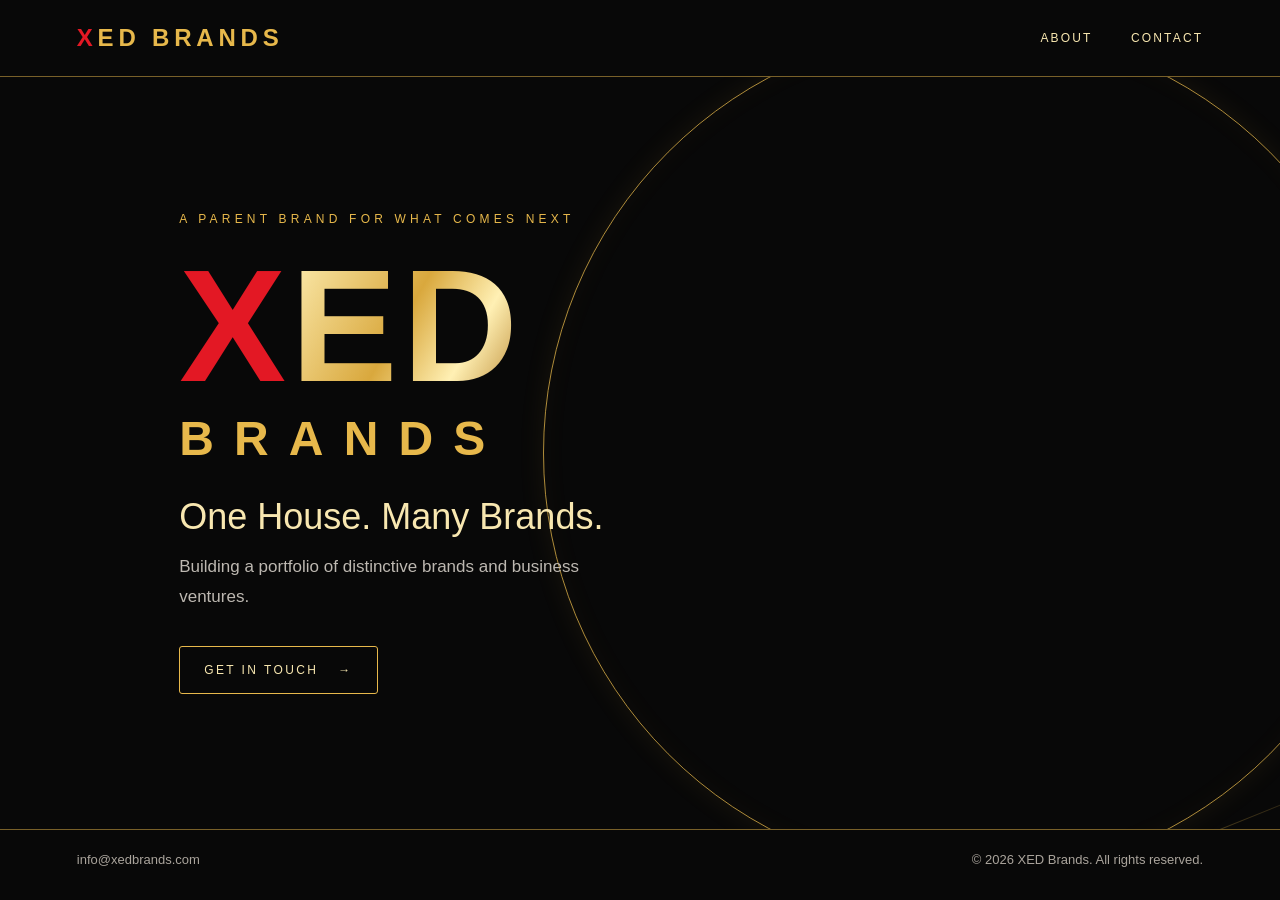
==== index.html @ eef82443 "Add files via upload" ====
<!doctype html>
<html lang="en">
<head>
  <meta charset="utf-8">
  <meta name="viewport" content="width=device-width, initial-scale=1">
  <meta name="description" content="XED Brands — One House. Many Brands.">
  <meta name="theme-color" content="#080808">
  <title>XED Brands | One House. Many Brands.</title>
  <style>
    :root { --bg:#080808; --gold:#e7b84b; --gold-soft:#f8e7b0; --red:#e31824; --muted:#bdb8b1; }
    * { box-sizing:border-box; }
    html { scroll-behavior:smooth; }
    body { margin:0; color:#f7f3eb; background:var(--bg); font-family:Arial, Helvetica, sans-serif; }
    a { color:inherit; }
    .topbar { display:flex; align-items:center; justify-content:space-between; gap:24px; padding:24px clamp(22px,6vw,88px); border-bottom:1px solid rgba(231,184,75,.5); }
    .wordmark { text-decoration:none; font-weight:800; letter-spacing:.2em; font-size:clamp(16px,2vw,24px); color:var(--gold); white-space:nowrap; }
    .wordmark .x { color:var(--red); }
    nav { display:flex; gap:clamp(16px,3vw,42px); }
    nav a { font-size:12px; letter-spacing:.18em; text-decoration:none; color:var(--gold-soft); }
    nav a:hover, .contact-link:hover { color:white; }
    .hero { min-height:calc(100svh - 148px); display:flex; align-items:center; position:relative; overflow:hidden; padding:80px clamp(22px,14vw,220px); }
    .hero:before { content:""; position:absolute; width:min(76vw,850px); aspect-ratio:1; border:1px solid rgba(231,184,75,.75); border-radius:50%; right:-9%; top:50%; transform:translateY(-50%); box-shadow:0 0 28px rgba(231,184,75,.08), inset 0 0 30px rgba(231,184,75,.035); }
    .hero:after { content:""; position:absolute; width:90vw; height:1px; background:linear-gradient(90deg,transparent,var(--gold),transparent); right:-10%; bottom:10%; transform:rotate(-22deg); transform-origin:right; opacity:.75; }
    .content { position:relative; z-index:1; max-width:700px; }
    .eyebrow { color:var(--gold); text-transform:uppercase; letter-spacing:.35em; font-size:12px; margin:0 0 26px; }
    h1 { margin:0; line-height:.92; letter-spacing:.03em; font-size:clamp(72px,13vw,160px); font-weight:900; }
    h1 .x { color:var(--red); }
    h1 .ed { background:linear-gradient(120deg,#fff1b8 0%,#d9a83d 48%,#fff0b4 72%,#ad7419 100%); -webkit-background-clip:text; background-clip:text; color:transparent; }
    .brands { margin-top:12px; color:var(--gold); letter-spacing:.42em; font-size:clamp(24px,4vw,48px); font-weight:700; }
    .tagline { margin:30px 0 14px; font-size:clamp(23px,3vw,36px); color:var(--gold-soft); font-weight:400; }
    .summary { color:var(--muted); max-width:460px; font-size:17px; line-height:1.75; margin:0; }
    .contact-link { display:inline-flex; align-items:center; gap:20px; margin-top:34px; padding:16px 24px; border:1px solid var(--gold); border-radius:3px; color:var(--gold-soft); text-decoration:none; letter-spacing:.2em; text-transform:uppercase; font-size:12px; transition:background .2s ease; }
    .contact-link:hover { background:rgba(231,184,75,.1); }
    footer { border-top:1px solid rgba(231,184,75,.5); padding:22px clamp(22px,6vw,88px); display:flex; align-items:center; justify-content:space-between; gap:16px; color:#aaa49c; font-size:13px; }
    footer a { text-decoration:none; }
    @media (max-width:650px) {
      .topbar { padding-top:20px; padding-bottom:20px; }
      nav { gap:14px; }
      nav a { font-size:10px; letter-spacing:.1em; }
      .hero { min-height:78svh; padding:68px 24px; }
      .hero:before { width:110vw; right:-65%; opacity:.65; }
      .hero:after { bottom:8%; }
      .summary { font-size:15px; }
      footer { flex-direction:column; align-items:flex-start; }
    }
  </style>
</head>
<body>
  <header class="topbar">
    <a class="wordmark" href="#top" aria-label="XED Brands home"><span class="x">X</span>ED BRANDS</a>
    <nav aria-label="Main navigation">
      <a href="#about">ABOUT</a>
      <a href="#contact">CONTACT</a>
    </nav>
  </header>
  <main id="top" class="hero">
    <section class="content" id="about">
      <p class="eyebrow">A parent brand for what comes next</p>
      <h1 aria-label="XED"><span class="x">X</span><span class="ed">ED</span></h1>
      <div class="brands">BRANDS</div>
      <p class="tagline">One House. Many Brands.</p>
      <p class="summary">Building a portfolio of distinctive brands and business ventures.</p>
      <a class="contact-link" id="contact" href="mailto:info@xedbrands.com">Get in touch <span aria-hidden="true">→</span></a>
    </section>
  </main>
  <footer>
    <a href="mailto:info@xedbrands.com">info@xedbrands.com</a>
    <span>© 2026 XED Brands. All rights reserved.</span>
  </footer>
</body>
</html>
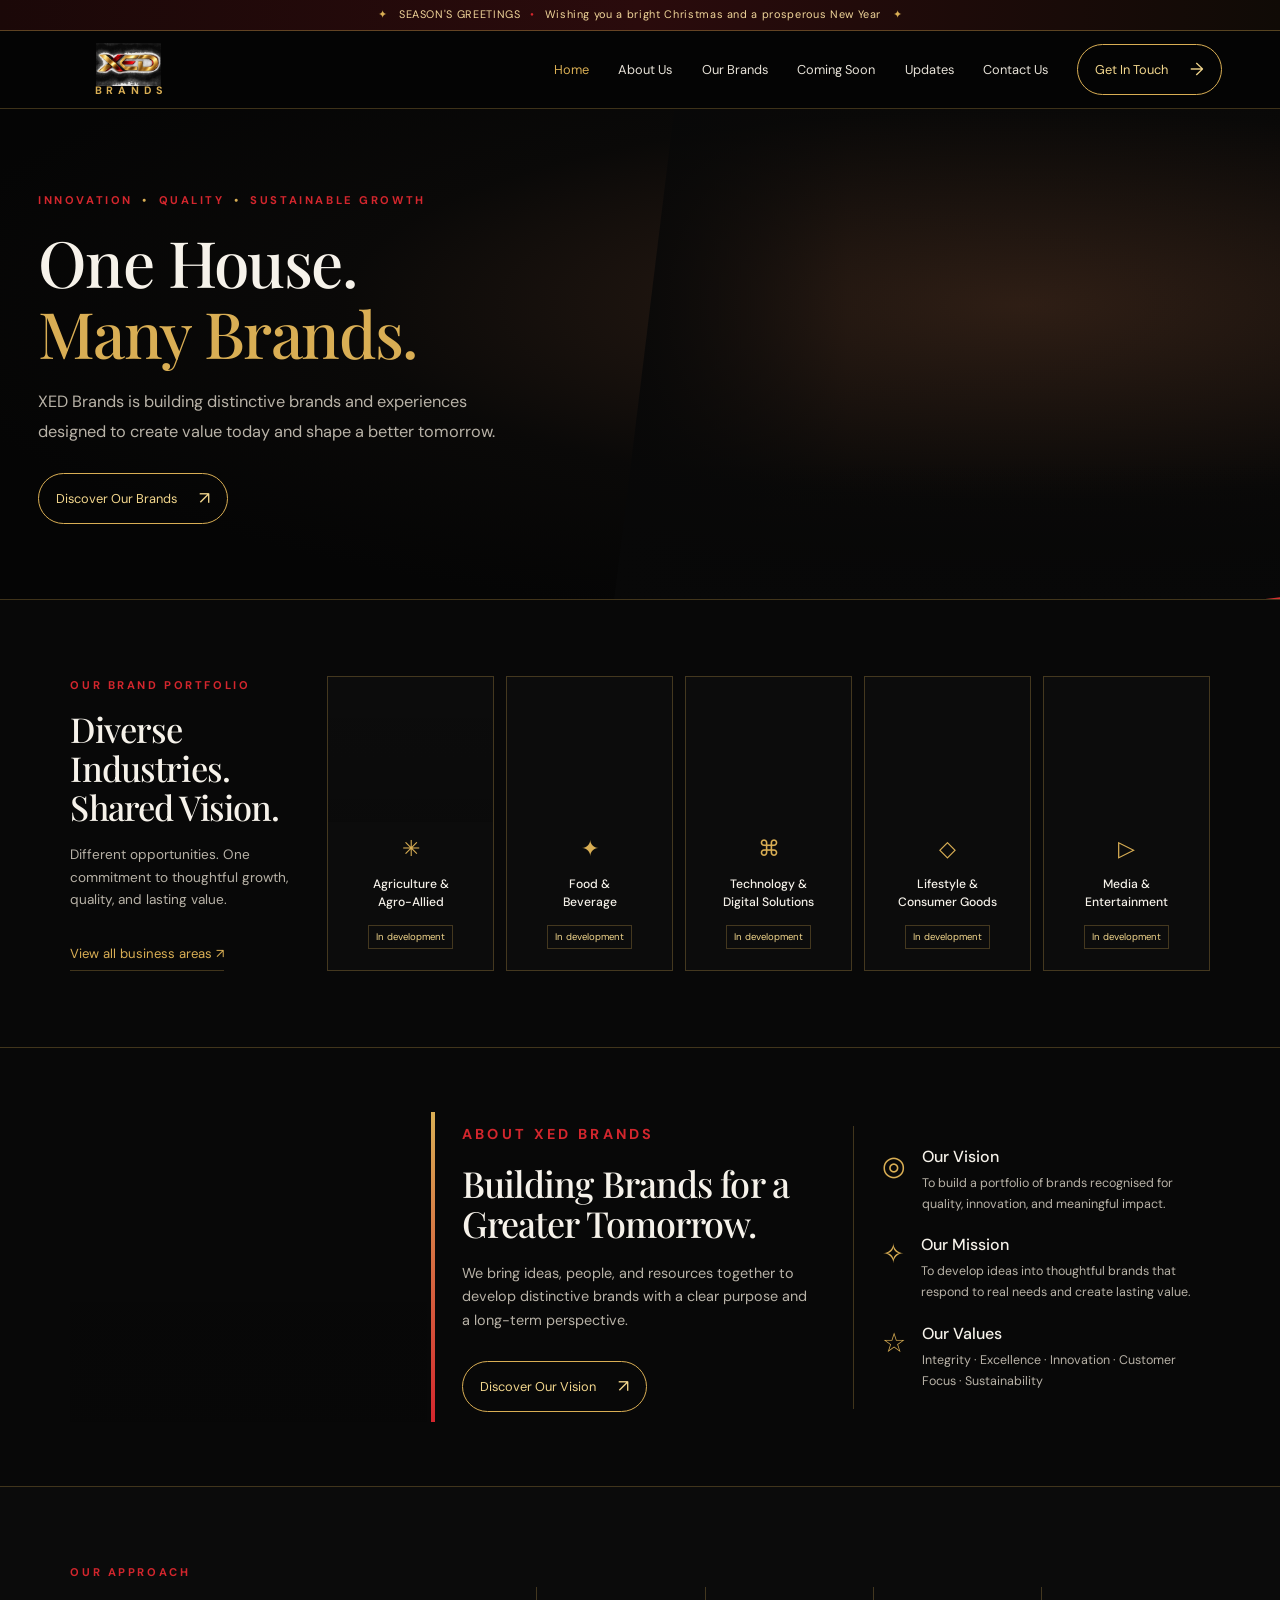
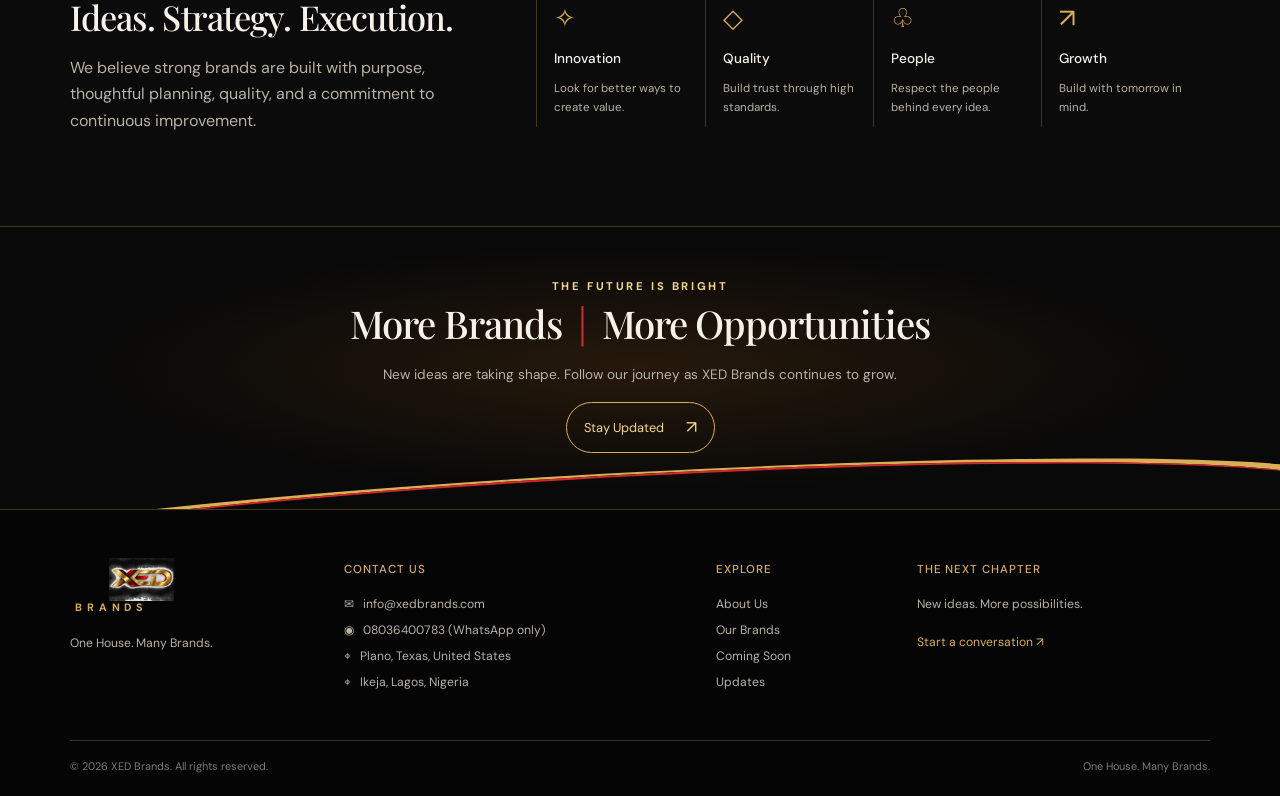
==== commit 4486e694: "Add files via upload" ====
--- a/index.html
+++ b/index.html
@@ -1,71 +1,37 @@
 <!doctype html>
-<html lang="en">
-<head>
-  <meta charset="utf-8">
-  <meta name="viewport" content="width=device-width, initial-scale=1">
-  <meta name="description" content="XED Brands — One House. Many Brands.">
-  <meta name="theme-color" content="#080808">
-  <title>XED Brands | One House. Many Brands.</title>
-  <style>
-    :root { --bg:#080808; --gold:#e7b84b; --gold-soft:#f8e7b0; --red:#e31824; --muted:#bdb8b1; }
-    * { box-sizing:border-box; }
-    html { scroll-behavior:smooth; }
-    body { margin:0; color:#f7f3eb; background:var(--bg); font-family:Arial, Helvetica, sans-serif; }
-    a { color:inherit; }
-    .topbar { display:flex; align-items:center; justify-content:space-between; gap:24px; padding:24px clamp(22px,6vw,88px); border-bottom:1px solid rgba(231,184,75,.5); }
-    .wordmark { text-decoration:none; font-weight:800; letter-spacing:.2em; font-size:clamp(16px,2vw,24px); color:var(--gold); white-space:nowrap; }
-    .wordmark .x { color:var(--red); }
-    nav { display:flex; gap:clamp(16px,3vw,42px); }
-    nav a { font-size:12px; letter-spacing:.18em; text-decoration:none; color:var(--gold-soft); }
-    nav a:hover, .contact-link:hover { color:white; }
-    .hero { min-height:calc(100svh - 148px); display:flex; align-items:center; position:relative; overflow:hidden; padding:80px clamp(22px,14vw,220px); }
-    .hero:before { content:""; position:absolute; width:min(76vw,850px); aspect-ratio:1; border:1px solid rgba(231,184,75,.75); border-radius:50%; right:-9%; top:50%; transform:translateY(-50%); box-shadow:0 0 28px rgba(231,184,75,.08), inset 0 0 30px rgba(231,184,75,.035); }
-    .hero:after { content:""; position:absolute; width:90vw; height:1px; background:linear-gradient(90deg,transparent,var(--gold),transparent); right:-10%; bottom:10%; transform:rotate(-22deg); transform-origin:right; opacity:.75; }
-    .content { position:relative; z-index:1; max-width:700px; }
-    .eyebrow { color:var(--gold); text-transform:uppercase; letter-spacing:.35em; font-size:12px; margin:0 0 26px; }
-    h1 { margin:0; line-height:.92; letter-spacing:.03em; font-size:clamp(72px,13vw,160px); font-weight:900; }
-    h1 .x { color:var(--red); }
-    h1 .ed { background:linear-gradient(120deg,#fff1b8 0%,#d9a83d 48%,#fff0b4 72%,#ad7419 100%); -webkit-background-clip:text; background-clip:text; color:transparent; }
-    .brands { margin-top:12px; color:var(--gold); letter-spacing:.42em; font-size:clamp(24px,4vw,48px); font-weight:700; }
-    .tagline { margin:30px 0 14px; font-size:clamp(23px,3vw,36px); color:var(--gold-soft); font-weight:400; }
-    .summary { color:var(--muted); max-width:460px; font-size:17px; line-height:1.75; margin:0; }
-    .contact-link { display:inline-flex; align-items:center; gap:20px; margin-top:34px; padding:16px 24px; border:1px solid var(--gold); border-radius:3px; color:var(--gold-soft); text-decoration:none; letter-spacing:.2em; text-transform:uppercase; font-size:12px; transition:background .2s ease; }
-    .contact-link:hover { background:rgba(231,184,75,.1); }
-    footer { border-top:1px solid rgba(231,184,75,.5); padding:22px clamp(22px,6vw,88px); display:flex; align-items:center; justify-content:space-between; gap:16px; color:#aaa49c; font-size:13px; }
-    footer a { text-decoration:none; }
-    @media (max-width:650px) {
-      .topbar { padding-top:20px; padding-bottom:20px; }
-      nav { gap:14px; }
-      nav a { font-size:10px; letter-spacing:.1em; }
-      .hero { min-height:78svh; padding:68px 24px; }
-      .hero:before { width:110vw; right:-65%; opacity:.65; }
-      .hero:after { bottom:8%; }
-      .summary { font-size:15px; }
-      footer { flex-direction:column; align-items:flex-start; }
-    }
-  </style>
-</head>
-<body>
-  <header class="topbar">
-    <a class="wordmark" href="#top" aria-label="XED Brands home"><span class="x">X</span>ED BRANDS</a>
-    <nav aria-label="Main navigation">
-      <a href="#about">ABOUT</a>
-      <a href="#contact">CONTACT</a>
-    </nav>
-  </header>
-  <main id="top" class="hero">
-    <section class="content" id="about">
-      <p class="eyebrow">A parent brand for what comes next</p>
-      <h1 aria-label="XED"><span class="x">X</span><span class="ed">ED</span></h1>
-      <div class="brands">BRANDS</div>
-      <p class="tagline">One House. Many Brands.</p>
-      <p class="summary">Building a portfolio of distinctive brands and business ventures.</p>
-      <a class="contact-link" id="contact" href="mailto:info@xedbrands.com">Get in touch <span aria-hidden="true">→</span></a>
-    </section>
-  </main>
-  <footer>
-    <a href="mailto:info@xedbrands.com">info@xedbrands.com</a>
-    <span>© 2026 XED Brands. All rights reserved.</span>
-  </footer>
-</body>
-</html>
+<html lang="en"><head><meta charset="utf-8"><meta name="viewport" content="width=device-width, initial-scale=1"><meta name="theme-color" content="#080808"><meta name="description" content="XED Brands — One House. Many Brands. A multi-brand vision built around thoughtful growth, quality, and long-term value."><title>Home | XED Brands</title><link rel="icon" href="assets/xed-logo.png"><link rel="stylesheet" href="assets/style.css"></head><body>
+<div class="season-strip"><span class="sparkle">✦</span> SEASON'S GREETINGS <span class="season-dot">•</span> Wishing you a bright Christmas and a prosperous New Year <span class="sparkle">✦</span></div>
+<header class="site-header"><a class="brand-logo" href="index.html"><img src="assets/xed-logo.png" alt="XED Brands"><span>BRANDS</span></a><button class="menu-toggle" aria-label="Toggle navigation" aria-expanded="false">☰</button><nav class="nav"><a href="index.html">Home</a><a href="about.html">About Us</a><a href="brands.html">Our Brands</a><a href="coming-soon.html">Coming Soon</a><a href="updates.html">Updates</a><a href="contact.html">Contact Us</a><a class="nav-cta" href="contact.html">Get In Touch <span>→</span></a></nav></header>
+<main>
+<section class="hero">
+  <div class="hero-copy">
+    <p class="eyebrow">INNOVATION <i>•</i> QUALITY <i>•</i> SUSTAINABLE GROWTH</p>
+    <h1>One House.<br><span>Many Brands.</span></h1>
+    <p class="lead">XED Brands is building distinctive brands and experiences designed to create value today and shape a better tomorrow.</p>
+    <a class="btn" href="brands.html">Discover Our Brands <span>↗</span></a>
+  </div>
+  <div class="hero-visual" role="img" aria-label="Modern city skyline at sunset"></div>
+</section>
+<section class="portfolio section" id="portfolio">
+  <div class="section-intro"><p class="eyebrow">OUR BRAND PORTFOLIO</p><h2>Diverse Industries.<br>Shared Vision.</h2><p>Different opportunities. One commitment to thoughtful growth, quality, and lasting value.</p><a class="text-link" href="brands.html">View all business areas ↗</a></div>
+  <div class="brand-grid">
+    <a class="brand-card" href="brands.html#agriculture"><div class="card-image agriculture"></div><span class="mini-icon">✳</span><h3>Agriculture &<br>Agro-Allied</h3><small>In development</small></a>
+    <a class="brand-card" href="brands.html#food"><div class="card-image food"></div><span class="mini-icon">✦</span><h3>Food &<br>Beverage</h3><small>In development</small></a>
+    <a class="brand-card" href="brands.html#technology"><div class="card-image tech"></div><span class="mini-icon">⌘</span><h3>Technology &<br>Digital Solutions</h3><small>In development</small></a>
+    <a class="brand-card" href="brands.html#lifestyle"><div class="card-image lifestyle"></div><span class="mini-icon">◇</span><h3>Lifestyle &<br>Consumer Goods</h3><small>In development</small></a>
+    <a class="brand-card" href="brands.html#media"><div class="card-image media"></div><span class="mini-icon">▷</span><h3>Media &<br>Entertainment</h3><small>In development</small></a>
+  </div>
+</section>
+<section class="about-preview section">
+  <div class="about-photo"></div><div class="about-copy"><p class="eyebrow">ABOUT XED BRANDS</p><h2>Building Brands for a Greater Tomorrow.</h2><p>We bring ideas, people, and resources together to develop distinctive brands with a clear purpose and a long-term perspective.</p><a class="btn btn-outline" href="about.html">Discover Our Vision <span>↗</span></a></div>
+  <div class="values">
+    <div><b class="value-icon">◎</b><div><h3>Our Vision</h3><p>To build a portfolio of brands recognised for quality, innovation, and meaningful impact.</p></div></div>
+    <div><b class="value-icon">✧</b><div><h3>Our Mission</h3><p>To develop ideas into thoughtful brands that respond to real needs and create lasting value.</p></div></div>
+    <div><b class="value-icon">☆</b><div><h3>Our Values</h3><p>Integrity · Excellence · Innovation · Customer Focus · Sustainability</p></div></div>
+  </div>
+</section>
+<section class="approach section"><div><p class="eyebrow">OUR APPROACH</p><h2>Ideas. Strategy. Execution.</h2><p>We believe strong brands are built with purpose, thoughtful planning, quality, and a commitment to continuous improvement.</p></div><div class="approach-points"><div><span>✧</span><h3>Innovation</h3><p>Look for better ways to create value.</p></div><div><span>◇</span><h3>Quality</h3><p>Build trust through high standards.</p></div><div><span>♧</span><h3>People</h3><p>Respect the people behind every idea.</p></div><div><span>↗</span><h3>Growth</h3><p>Build with tomorrow in mind.</p></div></div></section>
+<section class="future"><p class="eyebrow">THE FUTURE IS BRIGHT</p><h2>More Brands <span>|</span> More Opportunities</h2><p>New ideas are taking shape. Follow our journey as XED Brands continues to grow.</p><a class="btn" href="updates.html">Stay Updated <span>↗</span></a><div class="ribbon"></div></section>
+</main>
+<footer class="footer"><div class="footer-brand"><a class="brand-logo" href="index.html"><img src="assets/xed-logo.png" alt="XED Brands"><span>BRANDS</span></a><p>One House. Many Brands.</p></div><div><h4>CONTACT US</h4><a href="mailto:info@xedbrands.com">✉ &nbsp; info@xedbrands.com</a><a href="https://wa.me/2348036400783" target="_blank" rel="noopener">◉ &nbsp; 08036400783 (WhatsApp only)</a><p>⌖ &nbsp; Plano, Texas, United States</p><p>⌖ &nbsp; Ikeja, Lagos, Nigeria</p></div><div><h4>EXPLORE</h4><a href="about.html">About Us</a><a href="brands.html">Our Brands</a><a href="coming-soon.html">Coming Soon</a><a href="updates.html">Updates</a></div><div><h4>THE NEXT CHAPTER</h4><p>New ideas. More possibilities.</p><a class="footer-cta" href="contact.html">Start a conversation ↗</a></div><div class="footer-bottom"><span>© <span id="year">2026</span> XED Brands. All rights reserved.</span><span>One House. Many Brands.</span></div></footer><script src="assets/site.js"></script>
+</body></html>
--- a/assets/style.css
+++ b/assets/style.css
@@ -0,0 +1,12 @@
+
+@import url('https://fonts.googleapis.com/css2?family=DM+Sans:wght@400;500;600;700&family=Playfair+Display:wght@500;600;700&display=swap');
+:root{--bg:#080808;--panel:#101010;--gold:#d9ae54;--gold2:#f3d78d;--red:#d3262d;--text:#f6f2ea;--muted:#b8b2a7;--line:rgba(217,174,84,.27);--serif:'Playfair Display',Georgia,serif;--sans:'DM Sans',Arial,sans-serif}
+*{box-sizing:border-box}html{scroll-behavior:smooth;scroll-padding-top:100px}body{margin:0;background:var(--bg);color:var(--text);font-family:var(--sans);line-height:1.65}a{color:inherit;text-decoration:none}p{color:var(--muted);margin:0 0 1rem}h1,h2{font-family:var(--serif);font-weight:500;line-height:1.12;letter-spacing:-.025em;margin:0 0 1.15rem}h1{font-size:clamp(2.7rem,5vw,5.2rem)}h2{font-size:clamp(2rem,3vw,3rem)}h3{font-size:1rem;margin:.5rem 0;font-weight:500} .season-strip{min-height:31px;padding:6px 16px;text-align:center;font-size:.68rem;letter-spacing:.06em;color:#f1d69a;background:linear-gradient(90deg,#1b0808,#2a0b0c,#100b06);border-bottom:1px solid rgba(217,174,84,.35)}.sparkle{color:var(--gold);padding:0 8px}.season-dot{color:var(--red);padding:0 6px}
+.site-header{height:78px;padding:0 4.5%;display:flex;align-items:center;justify-content:space-between;background:rgba(5,5,5,.97);border-bottom:1px solid var(--line);position:sticky;top:0;z-index:10;backdrop-filter:blur(14px)}.brand-logo{width:142px;display:flex;align-items:center;flex-direction:column;line-height:1}.brand-logo img{display:block;width:100%;height:43px;object-fit:contain}.brand-logo span{font-size:.67rem;font-weight:700;letter-spacing:.45em;color:var(--gold);padding-left:.45em;margin-top:-1px}.nav{display:flex;align-items:center;gap:clamp(14px,2.3vw,34px);font-size:.8rem}.nav>a:not(.nav-cta){color:#e7e2d8;transition:color .2s}.nav>a:hover,.nav>a[aria-current="page"]{color:var(--gold)}.nav-cta,.btn{display:inline-flex;gap:22px;align-items:center;border:1px solid var(--gold);border-radius:30px;padding:10px 17px;color:var(--gold2);font-size:.8rem;transition:background .2s,color .2s}.nav-cta:hover,.btn:hover{background:var(--gold);color:#111}.nav-cta span,.btn span{font-size:1.1rem}.menu-toggle{display:none;background:none;color:var(--gold);border:1px solid var(--line);padding:8px 12px;border-radius:6px}
+.hero{min-height:490px;display:grid;grid-template-columns:48% 52%;position:relative;overflow:hidden;border-bottom:1px solid var(--line);background:radial-gradient(ellipse at 80% 40%,#322016 0,#0a0908 47%,#050505 78%)}.hero-copy{padding:75px 0 68px 6.2%;align-self:center;position:relative;z-index:2}.eyebrow{font-size:.7rem;letter-spacing:.23em;color:var(--red);font-weight:700;margin:0 0 16px}.eyebrow i{font-style:normal;color:var(--gold);padding:0 4px}.hero h1 span,.page-hero h1 span{color:var(--gold)}.lead{font-size:1.02rem;max-width:490px;line-height:1.8;margin-bottom:27px}.hero-visual{min-height:490px;background:linear-gradient(90deg,#080808 0%,rgba(8,8,8,.1) 35%,rgba(8,8,8,.05)),linear-gradient(0deg,#080808 0%,transparent 28%),url('https://images.unsplash.com/photo-1519501025264-65ba15a82390?auto=format&fit=crop&w=1400&q=85') center/cover;clip-path:polygon(9% 0,100% 0,100% 100%,0 100%)}.hero:after{content:"";position:absolute;bottom:0;right:-2%;width:55%;height:5px;background:linear-gradient(90deg,transparent,var(--gold),var(--red));transform:skewY(-7deg);transform-origin:right}
+.section{padding:76px 5.5%;border-bottom:1px solid var(--line)}.portfolio{display:grid;grid-template-columns:225px 1fr;gap:32px}.section-intro h2{font-size:2.15rem}.section-intro p:not(.eyebrow){font-size:.85rem}.text-link{display:inline-block;margin-top:15px;color:var(--gold);font-size:.82rem;border-bottom:1px solid var(--line);padding-bottom:6px}.brand-grid{display:grid;grid-template-columns:repeat(5,minmax(0,1fr));gap:12px}.brand-card{border:1px solid var(--line);text-align:center;padding-bottom:14px;transition:transform .25s,border-color .25s;background:#0c0c0c;min-width:0}.brand-card:hover{transform:translateY(-5px);border-color:var(--gold)}.card-image{height:145px;background-size:cover;background-position:center;position:relative}.agriculture{background-image:linear-gradient(0deg,rgba(0,0,0,.15),transparent),url('https://images.unsplash.com/photo-1500382017468-9049fed747ef?auto=format&fit=crop&w=700&q=80')}.food{background-image:url('https://images.unsplash.com/photo-1606787366850-de6330128bfc?auto=format&fit=crop&w=700&q=80')}.tech{background-image:url('https://images.unsplash.com/photo-1519389950473-47ba0277781c?auto=format&fit=crop&w=700&q=80')}.lifestyle{background-image:url('https://images.unsplash.com/photo-1541643600914-78b084683601?auto=format&fit=crop&w=700&q=80')}.media{background-image:url('https://images.unsplash.com/photo-1492619375914-88005aa9e8fb?auto=format&fit=crop&w=700&q=80')}.mini-icon{color:var(--gold);font-size:1.4rem;display:block;margin-top:9px}.brand-card h3{font-size:.76rem;line-height:1.45;min-height:36px;padding:0 4px}.brand-card small{display:inline-block;color:var(--gold2);font-size:.6rem;border:1px solid var(--line);padding:3px 7px;margin-top:5px}
+.about-preview{display:grid;grid-template-columns:1fr 1fr 1fr;gap:35px;align-items:center;padding-top:64px;padding-bottom:64px}.about-photo{height:310px;background:linear-gradient(0deg,rgba(0,0,0,.1),transparent),url('https://images.unsplash.com/photo-1486406146926-c627a92ad1ab?auto=format&fit=crop&w=900&q=85') center/cover;position:relative}.about-photo:after{content:"";position:absolute;right:-8px;top:0;bottom:0;width:4px;background:linear-gradient(var(--gold),var(--red))}.about-copy h2{font-size:2.25rem}.about-copy p{font-size:.9rem}.btn-outline{margin-top:12px}.values{border-left:1px solid var(--line);padding-left:28px}.values>div{display:flex;gap:16px;margin:18px 0}.value-icon{font-size:1.7rem;color:var(--gold);font-weight:400}.values h3{margin:0 0 3px}.values p{font-size:.78rem;margin:0}.approach{display:grid;grid-template-columns:1fr 1.6fr;gap:45px;align-items:center;background:#0b0b0b}.approach h2{font-size:2.15rem}.approach-points{display:grid;grid-template-columns:repeat(4,1fr)}.approach-points>div{padding:10px 17px;border-left:1px solid var(--line)}.approach-points span{color:var(--gold);font-size:1.65rem}.approach-points h3{font-size:.85rem}.approach-points p{font-size:.72rem;margin:0}.future{text-align:center;position:relative;overflow:hidden;padding:50px 20px 56px;background:radial-gradient(ellipse at center,#26190b 0,#090909 62%);border-bottom:1px solid var(--line)}.future .eyebrow{color:var(--gold2);margin-bottom:7px}.future h2{font-size:clamp(1.7rem,3vw,2.5rem)}.future h2 span{color:var(--red);padding:0 8px}.future p:not(.eyebrow){font-size:.85rem}.future .btn{position:relative;z-index:1}.ribbon{position:absolute;bottom:-65px;left:-5%;width:110%;height:100px;border-top:2px solid var(--red);border-radius:50%;transform:rotate(-3deg);box-shadow:0 -10px 0 -8px var(--gold)}
+.footer{padding:42px 5.5% 20px;display:grid;grid-template-columns:1fr 1.4fr .7fr 1.2fr;gap:30px;background:#050505}.footer-brand .brand-logo{margin-bottom:20px}.footer p,.footer a{font-size:.76rem;color:var(--muted);display:block;margin:6px 0}.footer a:hover{color:var(--gold)}.footer h4{font-size:.72rem;color:var(--gold);font-weight:500;letter-spacing:.08em;margin:8px 0 15px}.footer-cta{color:var(--gold)!important;margin-top:18px!important}.footer-bottom{grid-column:1/-1;display:flex;justify-content:space-between;border-top:1px solid var(--line);padding-top:17px;margin-top:12px;font-size:.68rem;color:#817a70}
+.page-hero{padding:95px 8% 82px;min-height:350px;background:radial-gradient(ellipse at 78% 35%,#35200f 0,#11100e 38%,#080808 72%);border-bottom:1px solid var(--line)}.page-hero .lead{max-width:620px}.split{display:grid;grid-template-columns:1fr 1.2fr;gap:60px}.split p{font-size:1rem}.dark-panel{background:#0d0d0d}.three-col{display:grid;grid-template-columns:repeat(3,1fr);gap:35px}.three-col article{padding:25px;border:1px solid var(--line)}.big-symbol{font-size:2rem;color:var(--gold)}.three-col p{font-size:.9rem}.brand-list{display:grid;gap:20px}.brand-row{display:grid;grid-template-columns:300px 1fr;gap:35px;align-items:center;padding:20px;border:1px solid var(--line);background:#0c0c0c;scroll-margin-top:100px}.brand-row .card-image{height:205px}.brand-row h2{font-size:2rem}.brand-row p:not(.eyebrow){max-width:700px}.status{font-size:.65rem;letter-spacing:.14em;color:var(--gold);border:1px solid var(--line);padding:5px 9px;display:inline-block}.coming-hero{min-height:440px;display:flex;flex-direction:column;justify-content:center}.centered{text-align:center;max-width:680px;margin:auto;padding:20px}.centered p:not(.eyebrow){max-width:580px;margin:0 auto 20px}.update-card{display:flex;gap:28px;max-width:900px;margin:auto;padding:35px;border:1px solid var(--line);background:linear-gradient(120deg,#15100b,#090909)}.update-mark{font-family:var(--serif);font-size:2.4rem;color:var(--gold);border-right:1px solid var(--line);padding-right:28px;align-self:flex-start}.update-card h2{font-size:2rem}.update-card small{color:#8e877c}.contact-layout{display:grid;grid-template-columns:1fr 1fr;gap:60px}.contact-item{display:flex;align-items:center;gap:18px;padding:18px 0;border-bottom:1px solid var(--line)}.contact-item>span{font-size:1.6rem;color:var(--gold);width:30px;text-align:center}.contact-item small{display:block;font-size:.64rem;letter-spacing:.14em;color:var(--gold)}.contact-item b{font-weight:500}.contact-note{padding:35px;border:1px solid var(--line);background:radial-gradient(ellipse at top right,#26190b,#0b0b0b 65%)}.contact-note h2{font-size:2.3rem}.contact-note .btn{margin:12px 0 25px}.fine-print{font-size:.72rem!important;color:#817a70!important}
+@media(max-width:1000px){.nav{gap:13px;font-size:.72rem}.brand-logo{width:115px}.portfolio{grid-template-columns:1fr}.section-intro{max-width:600px}.brand-grid{grid-template-columns:repeat(5,minmax(0,1fr))}.card-image{height:120px}.about-preview{grid-template-columns:1fr 1fr}.values{grid-column:1/-1;display:grid;grid-template-columns:repeat(3,1fr);gap:15px;border-left:0;border-top:1px solid var(--line);padding:20px 0 0}.approach{grid-template-columns:1fr}.footer{grid-template-columns:repeat(2,1fr)}}
+@media(max-width:700px){.season-strip{font-size:.58rem;padding:6px 4px}.site-header{height:68px;padding:0 5%}.brand-logo{width:110px}.brand-logo img{height:35px}.menu-toggle{display:block}.nav{display:none;position:absolute;left:0;right:0;top:68px;padding:18px 6%;background:#080808;border-bottom:1px solid var(--line);flex-direction:column;align-items:stretch;gap:0}.nav.open{display:flex}.nav>a{padding:12px 0;border-bottom:1px solid rgba(217,174,84,.12);font-size:.9rem}.nav .nav-cta{margin-top:12px;justify-content:space-between;padding:12px 16px}.hero{display:block;min-height:0}.hero-copy{padding:58px 7% 38px}.hero h1{font-size:clamp(2.8rem,13vw,4.5rem)}.hero-visual{min-height:245px;clip-path:none;background-position:center}.section{padding:52px 6%}.brand-grid{grid-template-columns:repeat(2,minmax(0,1fr));gap:12px}.brand-card:last-child{grid-column:1/-1}.card-image{height:155px}.about-preview{grid-template-columns:1fr;gap:25px}.about-photo{height:240px}.values{display:block}.values>div{margin:15px 0}.approach-points{grid-template-columns:repeat(2,1fr);gap:14px}.approach-points>div{padding:12px;border-left:1px solid var(--line)}.future{padding:44px 6%}.future h2 span{padding:0 3px}.footer{grid-template-columns:1fr;gap:20px;padding:36px 6% 18px}.footer-bottom{gap:12px;flex-direction:column}.page-hero{padding:70px 6% 60px;min-height:0}.split,.contact-layout{grid-template-columns:1fr;gap:25px}.three-col{grid-template-columns:1fr}.brand-row{grid-template-columns:1fr;gap:18px;padding:14px}.brand-row .card-image{height:200px}.brand-row h2{font-size:1.7rem}.update-card{padding:22px;gap:18px;flex-direction:column}.update-mark{border-right:0;border-bottom:1px solid var(--line);padding:0 0 10px}.contact-note{padding:25px}.contact-note h2{font-size:2rem}}
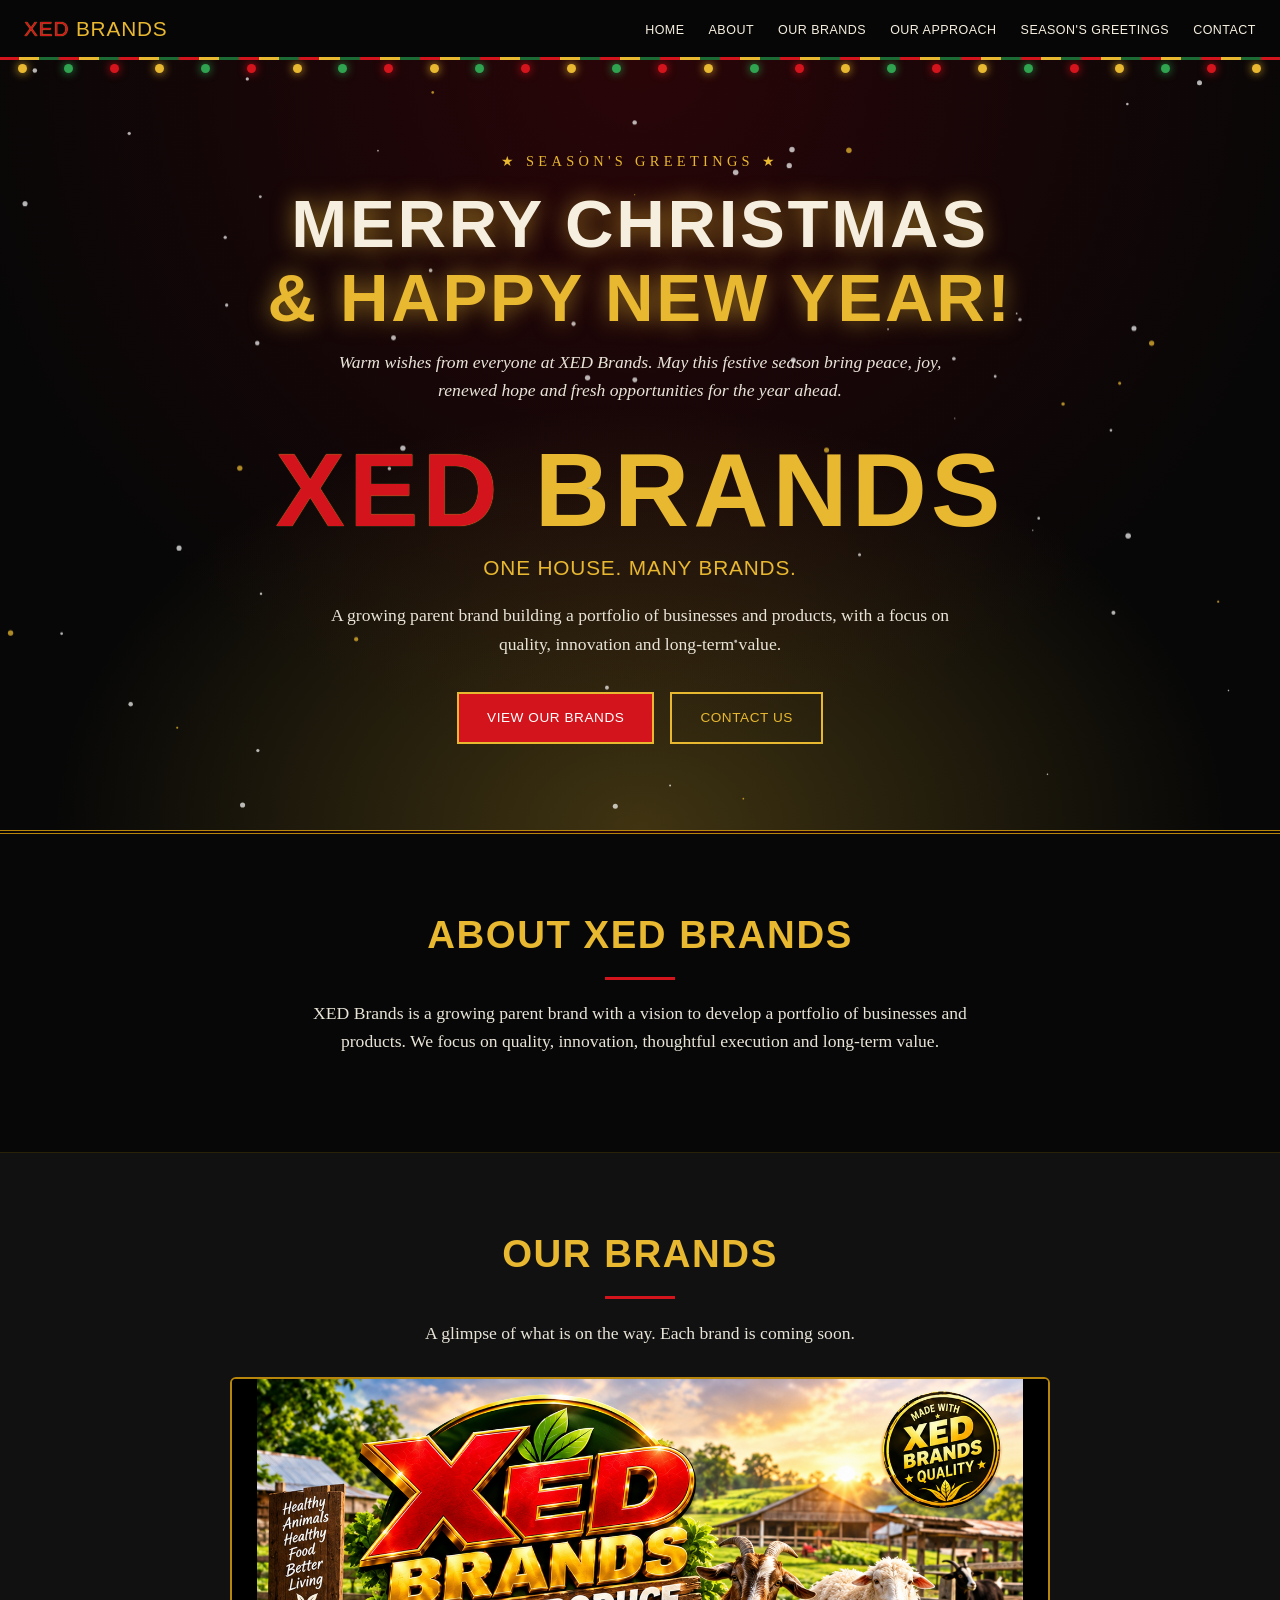
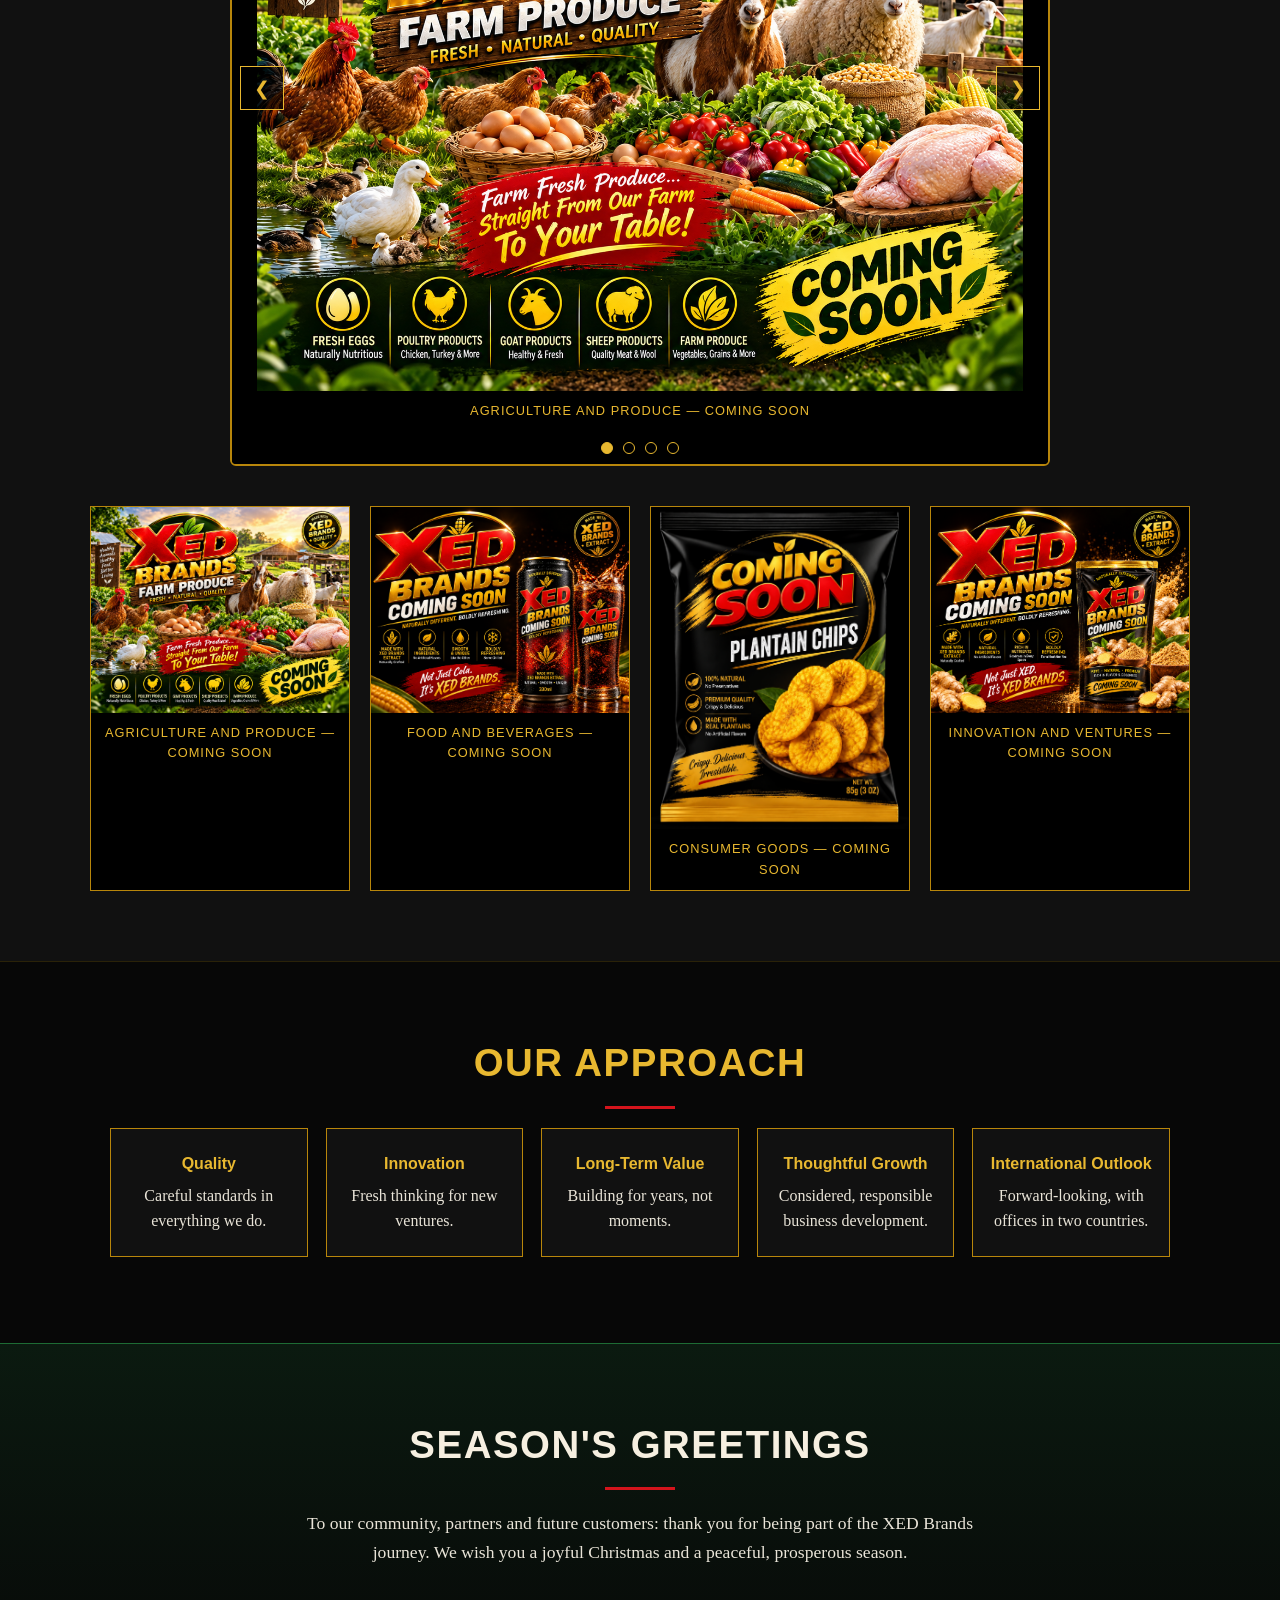
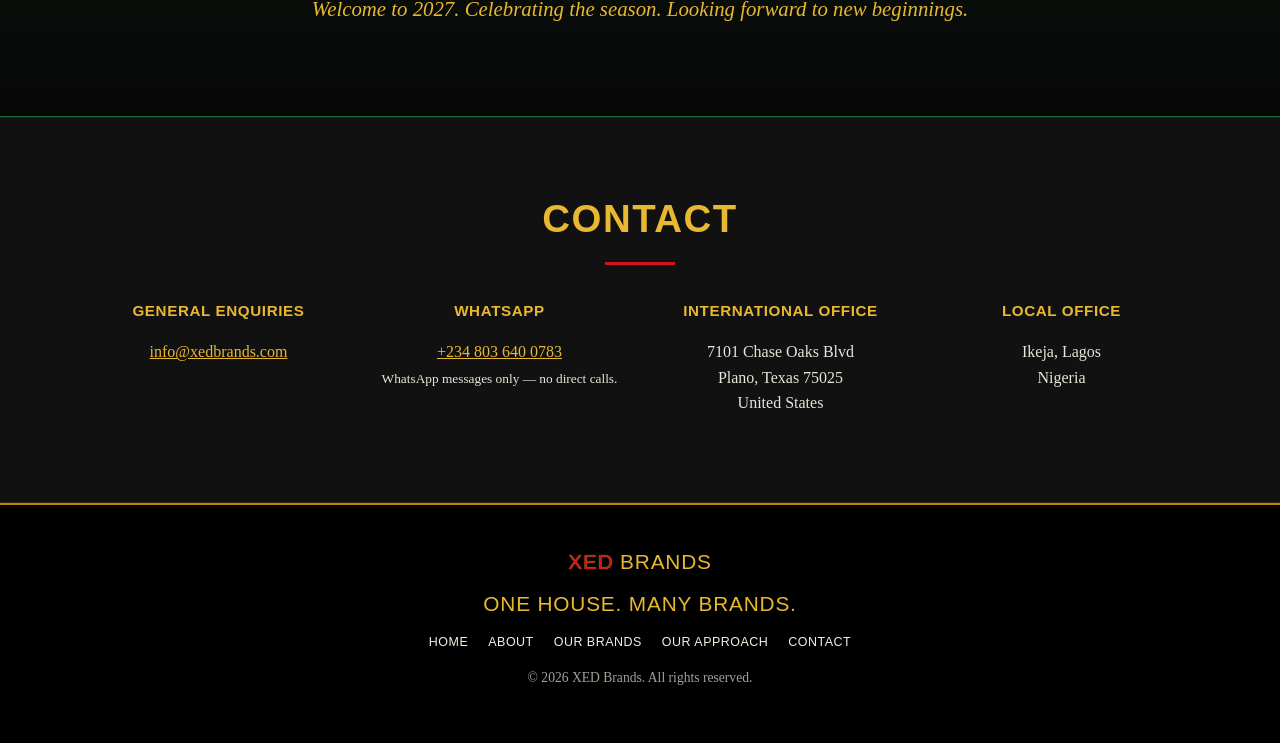
==== commit ad830e02: "Add files via upload" ====
--- a/index.html
+++ b/index.html
@@ -1,37 +1,121 @@
-<!doctype html>
-<html lang="en"><head><meta charset="utf-8"><meta name="viewport" content="width=device-width, initial-scale=1"><meta name="theme-color" content="#080808"><meta name="description" content="XED Brands — One House. Many Brands. A multi-brand vision built around thoughtful growth, quality, and long-term value."><title>Home | XED Brands</title><link rel="icon" href="assets/xed-logo.png"><link rel="stylesheet" href="assets/style.css"></head><body>
-<div class="season-strip"><span class="sparkle">✦</span> SEASON'S GREETINGS <span class="season-dot">•</span> Wishing you a bright Christmas and a prosperous New Year <span class="sparkle">✦</span></div>
-<header class="site-header"><a class="brand-logo" href="index.html"><img src="assets/xed-logo.png" alt="XED Brands"><span>BRANDS</span></a><button class="menu-toggle" aria-label="Toggle navigation" aria-expanded="false">☰</button><nav class="nav"><a href="index.html">Home</a><a href="about.html">About Us</a><a href="brands.html">Our Brands</a><a href="coming-soon.html">Coming Soon</a><a href="updates.html">Updates</a><a href="contact.html">Contact Us</a><a class="nav-cta" href="contact.html">Get In Touch <span>→</span></a></nav></header>
+<!DOCTYPE html>
+<html lang="en">
+<head>
+<meta charset="utf-8">
+<meta name="viewport" content="width=device-width, initial-scale=1">
+<title>XED Brands | One House. Many Brands.</title>
+<meta name="description" content="XED Brands is a growing parent brand developing a portfolio of businesses and products. One House. Many Brands.">
+<link rel="stylesheet" href="css/main.css">
+<!-- SEASONAL LAYER: delete the next line when the campaign ends -->
+<link rel="stylesheet" href="css/seasonal.css">
+</head>
+<!-- SEASONAL LAYER: remove the data-season attribute to switch the campaign off -->
+<body data-season="christmas">
+<a class="skip" href="#home">Skip to content</a>
+
+<header class="site-header">
+  <a class="logo" href="#home"><span class="x">XED</span> BRANDS</a>
+  <button class="nav-toggle" aria-expanded="false" aria-controls="nav" aria-label="Toggle menu">&#9776;</button>
+  <nav id="nav" aria-label="Main">
+    <a href="#home">Home</a>
+    <a href="#about">About</a>
+    <a href="#brands">Our Brands</a>
+    <a href="#approach">Our Approach</a>
+    <a href="#greetings" data-seasonal>Season's Greetings</a>
+    <a href="#contact">Contact</a>
+  </nav>
+</header>
+
 <main>
-<section class="hero">
-  <div class="hero-copy">
-    <p class="eyebrow">INNOVATION <i>•</i> QUALITY <i>•</i> SUSTAINABLE GROWTH</p>
-    <h1>One House.<br><span>Many Brands.</span></h1>
-    <p class="lead">XED Brands is building distinctive brands and experiences designed to create value today and shape a better tomorrow.</p>
-    <a class="btn" href="brands.html">Discover Our Brands <span>↗</span></a>
+<!-- ========== LAYER A: PERMANENT FOUNDATION ========== -->
+<section id="home" class="hero">
+  <div class="hero-inner">
+    <!-- LAYER C: seasonal greeting (hidden unless body[data-season]) -->
+    <div class="season-hero" data-seasonal>
+      <p class="season-kicker">&#9733; Season's Greetings &#9733;</p>
+      <h2 class="season-title">MERRY CHRISTMAS<br><span>&amp; HAPPY NEW YEAR!</span></h2>
+      <p class="season-msg">Warm wishes from everyone at XED Brands. May this festive season bring peace, joy, renewed hope and fresh opportunities for the year ahead.</p>
+    </div>
+    <h1 class="brand-title"><span class="x">XED</span> BRANDS</h1>
+    <p class="tagline">ONE HOUSE. MANY BRANDS.</p>
+    <p class="lead">A growing parent brand building a portfolio of businesses and products, with a focus on quality, innovation and long-term value.</p>
+    <div class="cta">
+      <a class="btn" href="#brands">View Our Brands</a>
+      <a class="btn btn-ghost" href="#contact">Contact Us</a>
+    </div>
   </div>
-  <div class="hero-visual" role="img" aria-label="Modern city skyline at sunset"></div>
+  <div class="glow" aria-hidden="true"></div>
 </section>
-<section class="portfolio section" id="portfolio">
-  <div class="section-intro"><p class="eyebrow">OUR BRAND PORTFOLIO</p><h2>Diverse Industries.<br>Shared Vision.</h2><p>Different opportunities. One commitment to thoughtful growth, quality, and lasting value.</p><a class="text-link" href="brands.html">View all business areas ↗</a></div>
-  <div class="brand-grid">
-    <a class="brand-card" href="brands.html#agriculture"><div class="card-image agriculture"></div><span class="mini-icon">✳</span><h3>Agriculture &<br>Agro-Allied</h3><small>In development</small></a>
-    <a class="brand-card" href="brands.html#food"><div class="card-image food"></div><span class="mini-icon">✦</span><h3>Food &<br>Beverage</h3><small>In development</small></a>
-    <a class="brand-card" href="brands.html#technology"><div class="card-image tech"></div><span class="mini-icon">⌘</span><h3>Technology &<br>Digital Solutions</h3><small>In development</small></a>
-    <a class="brand-card" href="brands.html#lifestyle"><div class="card-image lifestyle"></div><span class="mini-icon">◇</span><h3>Lifestyle &<br>Consumer Goods</h3><small>In development</small></a>
-    <a class="brand-card" href="brands.html#media"><div class="card-image media"></div><span class="mini-icon">▷</span><h3>Media &<br>Entertainment</h3><small>In development</small></a>
+
+<section id="about" class="section">
+  <h2 class="section-title">About XED Brands</h2>
+  <p class="section-text">XED Brands is a growing parent brand with a vision to develop a portfolio of businesses and products. We focus on quality, innovation, thoughtful execution and long-term value.</p>
+</section>
+
+<!-- ========== LAYER B: EXPANDABLE FEATURES ========== -->
+<section id="brands" class="section dark">
+  <h2 class="section-title">Our Brands</h2>
+  <p class="section-text">A glimpse of what is on the way. Each brand is coming soon.</p>
+
+  <div class="slideshow" id="slideshow" role="region" aria-roledescription="carousel" aria-label="Product gallery">
+    <div class="slides">
+      <figure class="slide active"><img src="assets/farm-produce-coming-soon.png" alt="XED Brands Farm Produce promotional image. Coming soon." width="1403" height="1121"><figcaption>Agriculture and Produce &mdash; Coming Soon</figcaption></figure>
+      <figure class="slide"><img src="assets/beverage-coming-soon.png" alt="XED Brands beverage promotional image. Coming soon." width="1403" height="1121" loading="lazy"><figcaption>Food and Beverages &mdash; Coming Soon</figcaption></figure>
+      <figure class="slide"><img src="assets/snack-coming-soon.png" alt="Snack product promotional pack image. Coming soon." width="1121" height="1403" loading="lazy"><figcaption>Consumer Goods &mdash; Coming Soon</figcaption></figure>
+      <figure class="slide"><img src="assets/spice-coming-soon.png" alt="XED Brands pouch product promotional image. Coming soon." width="1402" height="1122" loading="lazy"><figcaption>Innovation and Ventures &mdash; Coming Soon</figcaption></figure>
+    </div>
+    <button class="ctrl prev" aria-label="Previous image">&#10094;</button>
+    <button class="ctrl next" aria-label="Next image">&#10095;</button>
+    <div class="dots" role="tablist" aria-label="Choose image"></div>
+  </div>
+
+  <!-- To add a product: copy one <figure class="gallery-card"> below and one <figure class="slide"> above -->
+  <div class="gallery">
+    <figure class="gallery-card"><img src="assets/farm-produce-coming-soon.png" alt="XED Brands Farm Produce promotional image" loading="lazy"><figcaption>Agriculture and Produce &mdash; Coming Soon</figcaption></figure>
+    <figure class="gallery-card"><img src="assets/beverage-coming-soon.png" alt="XED Brands beverage promotional image" loading="lazy"><figcaption>Food and Beverages &mdash; Coming Soon</figcaption></figure>
+    <figure class="gallery-card"><img src="assets/snack-coming-soon.png" alt="Snack product promotional pack image" loading="lazy"><figcaption>Consumer Goods &mdash; Coming Soon</figcaption></figure>
+    <figure class="gallery-card"><img src="assets/spice-coming-soon.png" alt="XED Brands pouch product promotional image" loading="lazy"><figcaption>Innovation and Ventures &mdash; Coming Soon</figcaption></figure>
   </div>
 </section>
-<section class="about-preview section">
-  <div class="about-photo"></div><div class="about-copy"><p class="eyebrow">ABOUT XED BRANDS</p><h2>Building Brands for a Greater Tomorrow.</h2><p>We bring ideas, people, and resources together to develop distinctive brands with a clear purpose and a long-term perspective.</p><a class="btn btn-outline" href="about.html">Discover Our Vision <span>↗</span></a></div>
-  <div class="values">
-    <div><b class="value-icon">◎</b><div><h3>Our Vision</h3><p>To build a portfolio of brands recognised for quality, innovation, and meaningful impact.</p></div></div>
-    <div><b class="value-icon">✧</b><div><h3>Our Mission</h3><p>To develop ideas into thoughtful brands that respond to real needs and create lasting value.</p></div></div>
-    <div><b class="value-icon">☆</b><div><h3>Our Values</h3><p>Integrity · Excellence · Innovation · Customer Focus · Sustainability</p></div></div>
+
+<section id="approach" class="section">
+  <h2 class="section-title">Our Approach</h2>
+  <ul class="values">
+    <li><strong>Quality</strong>Careful standards in everything we do.</li>
+    <li><strong>Innovation</strong>Fresh thinking for new ventures.</li>
+    <li><strong>Long-Term Value</strong>Building for years, not moments.</li>
+    <li><strong>Thoughtful Growth</strong>Considered, responsible business development.</li>
+    <li><strong>International Outlook</strong>Forward-looking, with offices in two countries.</li>
+  </ul>
+</section>
+
+<!-- ========== LAYER C: SEASONAL SECTION (remove whole block after the holidays) ========== -->
+<section id="greetings" class="section greetings" data-seasonal>
+  <h2 class="section-title">Season's Greetings</h2>
+  <p class="section-text">To our community, partners and future customers: thank you for being part of the XED Brands journey. We wish you a joyful Christmas and a peaceful, prosperous season.</p>
+  <p class="newyear">Welcome to 2027. Celebrating the season. Looking forward to new beginnings.</p>
+</section>
+
+<section id="contact" class="section dark">
+  <h2 class="section-title">Contact</h2>
+  <div class="contact-grid">
+    <div><h3>General Enquiries</h3><p><a href="mailto:info@xedbrands.com">info@xedbrands.com</a></p></div>
+    <div><h3>WhatsApp</h3><p><a href="https://wa.me/2348036400783">+234 803 640 0783</a><br><small>WhatsApp messages only &mdash; no direct calls.</small></p></div>
+    <div><h3>International Office</h3><p>7101 Chase Oaks Blvd<br>Plano, Texas 75025<br>United States</p></div>
+    <div><h3>Local Office</h3><p>Ikeja, Lagos<br>Nigeria</p></div>
   </div>
 </section>
-<section class="approach section"><div><p class="eyebrow">OUR APPROACH</p><h2>Ideas. Strategy. Execution.</h2><p>We believe strong brands are built with purpose, thoughtful planning, quality, and a commitment to continuous improvement.</p></div><div class="approach-points"><div><span>✧</span><h3>Innovation</h3><p>Look for better ways to create value.</p></div><div><span>◇</span><h3>Quality</h3><p>Build trust through high standards.</p></div><div><span>♧</span><h3>People</h3><p>Respect the people behind every idea.</p></div><div><span>↗</span><h3>Growth</h3><p>Build with tomorrow in mind.</p></div></div></section>
-<section class="future"><p class="eyebrow">THE FUTURE IS BRIGHT</p><h2>More Brands <span>|</span> More Opportunities</h2><p>New ideas are taking shape. Follow our journey as XED Brands continues to grow.</p><a class="btn" href="updates.html">Stay Updated <span>↗</span></a><div class="ribbon"></div></section>
 </main>
-<footer class="footer"><div class="footer-brand"><a class="brand-logo" href="index.html"><img src="assets/xed-logo.png" alt="XED Brands"><span>BRANDS</span></a><p>One House. Many Brands.</p></div><div><h4>CONTACT US</h4><a href="mailto:info@xedbrands.com">✉ &nbsp; info@xedbrands.com</a><a href="https://wa.me/2348036400783" target="_blank" rel="noopener">◉ &nbsp; 08036400783 (WhatsApp only)</a><p>⌖ &nbsp; Plano, Texas, United States</p><p>⌖ &nbsp; Ikeja, Lagos, Nigeria</p></div><div><h4>EXPLORE</h4><a href="about.html">About Us</a><a href="brands.html">Our Brands</a><a href="coming-soon.html">Coming Soon</a><a href="updates.html">Updates</a></div><div><h4>THE NEXT CHAPTER</h4><p>New ideas. More possibilities.</p><a class="footer-cta" href="contact.html">Start a conversation ↗</a></div><div class="footer-bottom"><span>© <span id="year">2026</span> XED Brands. All rights reserved.</span><span>One House. Many Brands.</span></div></footer><script src="assets/site.js"></script>
-</body></html>+
+<footer class="site-footer">
+  <p class="logo"><span class="x">XED</span> BRANDS</p>
+  <p class="tagline">ONE HOUSE. MANY BRANDS.</p>
+  <nav aria-label="Footer"><a href="#home">Home</a><a href="#about">About</a><a href="#brands">Our Brands</a><a href="#approach">Our Approach</a><a href="#contact">Contact</a></nav>
+  <p class="copy">&copy; <span id="year">2026</span> XED Brands. All rights reserved.</p>
+</footer>
+
+<script src="js/main.js"></script>
+<!-- SEASONAL LAYER: delete the next line when the campaign ends -->
+<script src="js/seasonal.js"></script>
+</body>
+</html>
--- a/css/main.css
+++ b/css/main.css
@@ -0,0 +1,67 @@
+/* XED BRANDS - PERMANENT FOUNDATION + EXPANDABLE FEATURES */
+:root{--black:#070707;--panel:#111;--red:#d4141c;--gold:#e8b830;--gold2:#b8860b;--cream:#f6efe0;--text:#e9e4d8;--max:1100px}
+*{box-sizing:border-box}
+html{scroll-behavior:smooth}
+body{margin:0;background:var(--black);color:var(--text);font-family:Georgia,"Times New Roman",serif;line-height:1.6}
+h1,h2,h3,.logo,.tagline,.btn,nav a{font-family:"Arial Black",Impact,Arial,sans-serif;letter-spacing:.04em}
+a{color:var(--gold)}
+.skip{position:absolute;left:-999px}.skip:focus{left:10px;top:10px;background:var(--gold);color:#000;padding:8px;z-index:99}
+.x{color:var(--red);text-shadow:0 0 1px var(--gold)}
+.site-header{position:sticky;top:0;z-index:50;display:flex;align-items:center;justify-content:space-between;padding:12px 24px;background:rgba(7,7,7,.95);border-bottom:2px solid var(--gold2)}
+.logo{font-size:1.3rem;color:var(--gold);text-decoration:none;margin:0}
+nav a{color:var(--cream);text-decoration:none;margin-left:20px;font-size:.78rem;text-transform:uppercase}
+nav a:hover,nav a:focus{color:var(--gold)}
+.nav-toggle{display:none;background:none;border:1px solid var(--gold);color:var(--gold);font-size:1.5rem;padding:2px 10px;cursor:pointer}
+.hero{position:relative;text-align:center;padding:90px 20px 80px;background:radial-gradient(circle at 50% 0,#2a0508 0,var(--black) 70%);overflow:hidden}
+.hero-inner{position:relative;z-index:2;max-width:var(--max);margin:auto;animation:rise .9s ease both}
+.glow{position:absolute;inset:auto 0 0 0;height:60%;background:radial-gradient(ellipse at 50% 100%,rgba(232,184,48,.25),transparent 65%);animation:pulse 5s ease-in-out infinite}
+.brand-title{font-size:clamp(3rem,10vw,6.5rem);margin:.2em 0 0;color:var(--gold);line-height:1}
+.tagline{color:var(--gold);font-size:clamp(.9rem,2.5vw,1.3rem);margin:.4em 0}
+.lead{max-width:640px;margin:1em auto 1.6em;font-size:1.1rem}
+.btn{display:inline-block;padding:13px 28px;margin:6px;background:var(--red);color:#fff;border:2px solid var(--gold);text-decoration:none;font-size:.85rem;text-transform:uppercase;transition:transform .2s,box-shadow .2s}
+.btn:hover,.btn:focus{transform:translateY(-3px);box-shadow:0 6px 18px rgba(232,184,48,.35)}
+.btn-ghost{background:transparent;color:var(--gold)}
+.section{padding:70px 20px;max-width:var(--max);margin:auto;text-align:center}
+.section.dark{max-width:none;background:var(--panel);border-block:1px solid #2a2208}
+.section.dark>*{max-width:var(--max);margin-inline:auto}
+.section-title{font-size:clamp(1.6rem,4vw,2.4rem);color:var(--gold);margin:0 0 .5em;text-transform:uppercase}
+.section-title::after{content:"";display:block;width:70px;height:3px;background:var(--red);margin:12px auto 0}
+.section-text{max-width:700px;margin:0 auto 1.5em;font-size:1.1rem}
+/* slideshow */
+.slideshow{position:relative;max-width:820px!important;margin:30px auto;border:2px solid var(--gold2);background:#000;border-radius:6px;overflow:hidden}
+.slides{position:relative;aspect-ratio:5/4}
+.slide{position:absolute;inset:0;margin:0;opacity:0;visibility:hidden;transition:opacity .8s ease,visibility .8s;display:flex;flex-direction:column}
+.slide.active{opacity:1;visibility:visible}
+.slide img{flex:1;min-height:0;width:100%;object-fit:contain;background:#000}
+.slide figcaption,.gallery-card figcaption{padding:10px;background:#000;color:var(--gold);font-size:.8rem;text-transform:uppercase;font-family:Arial,sans-serif;letter-spacing:.08em}
+.ctrl{position:absolute;top:42%;background:rgba(0,0,0,.65);color:var(--gold);border:1px solid var(--gold);width:44px;height:44px;font-size:1.2rem;cursor:pointer;z-index:3}
+.ctrl:hover,.ctrl:focus{background:var(--red);color:#fff}
+.prev{left:8px}.next{right:8px}
+.dots{display:flex;justify-content:center;gap:10px;padding:10px;background:#000}
+.dots button{width:12px;height:12px;border-radius:50%;border:1px solid var(--gold);background:transparent;cursor:pointer;padding:0}
+.dots button.on{background:var(--gold)}
+.gallery{display:grid;grid-template-columns:repeat(auto-fit,minmax(240px,1fr));gap:20px;margin-top:40px!important}
+.gallery-card{margin:0;background:#000;border:1px solid var(--gold2);transition:transform .25s,box-shadow .25s;display:flex;flex-direction:column}
+.gallery-card:hover{transform:translateY(-5px);box-shadow:0 8px 24px rgba(232,184,48,.25)}
+.gallery-card img{width:100%;height:auto;display:block}
+.values{list-style:none;padding:0;display:grid;grid-template-columns:repeat(auto-fit,minmax(190px,1fr));gap:18px}
+.values li{border:1px solid var(--gold2);padding:22px 14px;background:var(--panel)}
+.values strong{display:block;color:var(--gold);font-family:"Arial Black",Arial,sans-serif;margin-bottom:6px}
+.contact-grid{display:grid;grid-template-columns:repeat(auto-fit,minmax(220px,1fr));gap:24px}
+.contact-grid h3{color:var(--gold);font-size:.95rem;text-transform:uppercase}
+.site-footer{text-align:center;padding:40px 20px;border-top:2px solid var(--gold2);background:#000}
+.site-footer nav a{margin:0 10px}
+.copy{font-size:.85rem;opacity:.7}
+/* seasonal blocks stay hidden unless the campaign is on */
+[data-seasonal]{display:none}
+body[data-season] [data-seasonal]{display:block}
+body[data-season] nav a[data-seasonal]{display:inline}
+@keyframes rise{from{opacity:0;transform:translateY(24px)}to{opacity:1;transform:none}}
+@keyframes pulse{50%{opacity:.55}}
+@media(max-width:760px){
+ .nav-toggle{display:block}
+ nav{display:none;position:absolute;top:100%;left:0;right:0;background:#000;padding:10px 20px;border-bottom:2px solid var(--gold2)}
+ nav.open{display:block}
+ nav a,body[data-season] nav a[data-seasonal]{display:block;margin:0;padding:12px 0}
+}
+@media(prefers-reduced-motion:reduce){*{animation:none!important;transition:none!important}html{scroll-behavior:auto}}
--- a/css/seasonal.css
+++ b/css/seasonal.css
@@ -0,0 +1,20 @@
+/* LAYER C - TEMPORARY CHRISTMAS / NEW YEAR CAMPAIGN
+   Remove: delete this file, js/seasonal.js, their two tags in index.html,
+   and the data-season attribute on <body>. Nothing else depends on it. */
+body[data-season] .season-hero{margin-bottom:34px}
+.season-kicker{color:var(--gold);font-size:.9rem;letter-spacing:.3em;text-transform:uppercase;margin:0}
+.season-title{font-size:clamp(2rem,7vw,4.2rem);color:var(--cream);margin:.2em 0;line-height:1.1;text-shadow:0 0 22px rgba(232,184,48,.6);animation:rise 1.2s ease both}
+.season-title span{color:var(--gold)}
+.season-msg{max-width:640px;margin:0 auto;font-style:italic;font-size:1.1rem;animation:rise 1.6s ease both}
+body[data-season] .hero{border-bottom:4px double var(--gold2)}
+body[data-season] .site-header{border-image:repeating-linear-gradient(90deg,var(--red) 0 20px,var(--gold) 20px 40px,#1d6b34 40px 60px) 1;border-bottom-width:3px}
+.greetings{background:linear-gradient(#0b1a10,#070707);max-width:none!important;border-block:1px solid #1d6b34}
+.greetings .section-title{color:var(--cream)}
+.newyear{color:var(--gold);font-size:1.3rem;font-style:italic}
+#season-fx{position:absolute;inset:0;width:100%;height:100%;pointer-events:none;z-index:1}
+.lights{position:absolute;top:0;left:0;right:0;height:14px;z-index:1;display:flex;justify-content:space-around;pointer-events:none}
+.lights i{width:9px;height:9px;border-radius:50%;margin-top:4px;animation:twinkle 2.4s ease-in-out infinite}
+.lights i:nth-child(3n){background:var(--red);box-shadow:0 0 10px var(--red)}
+.lights i:nth-child(3n+1){background:var(--gold);box-shadow:0 0 10px var(--gold);animation-delay:.6s}
+.lights i:nth-child(3n+2){background:#2fa34f;box-shadow:0 0 10px #2fa34f;animation-delay:1.2s}
+@keyframes twinkle{50%{opacity:.25}}
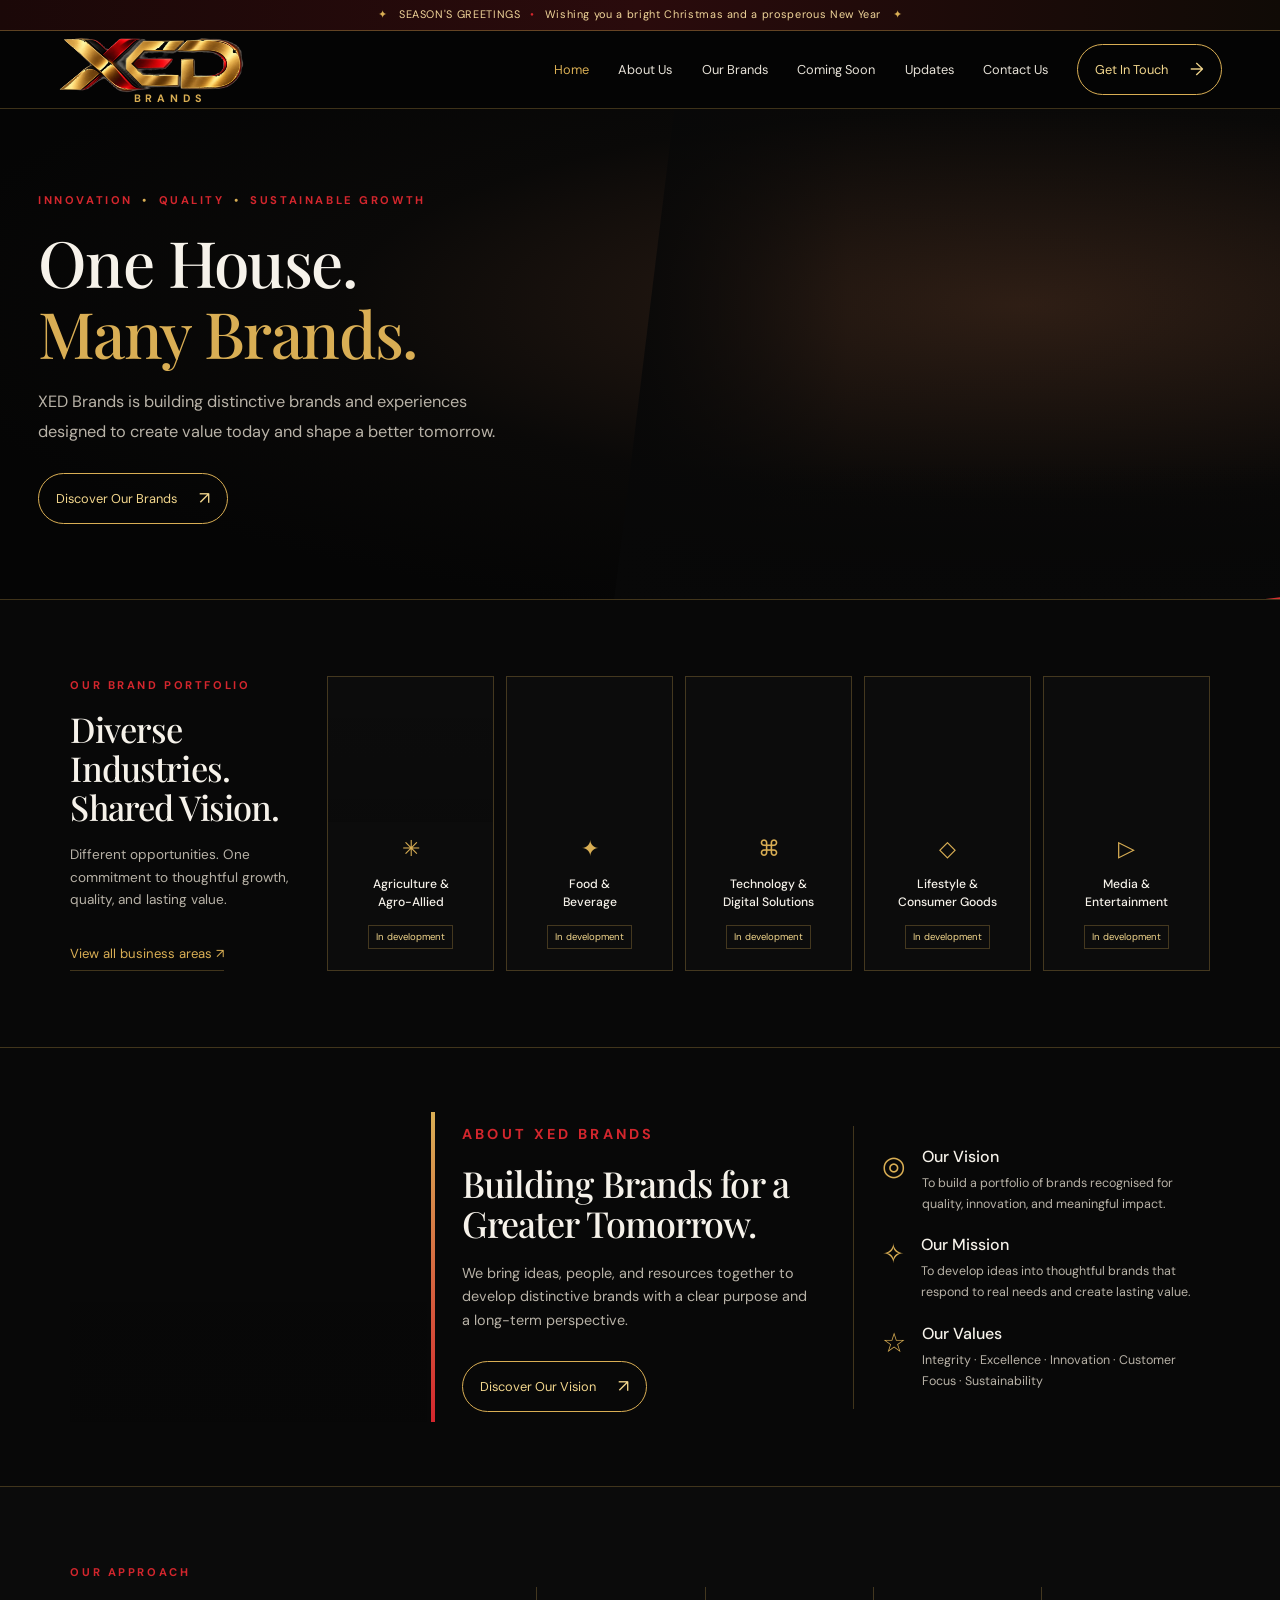
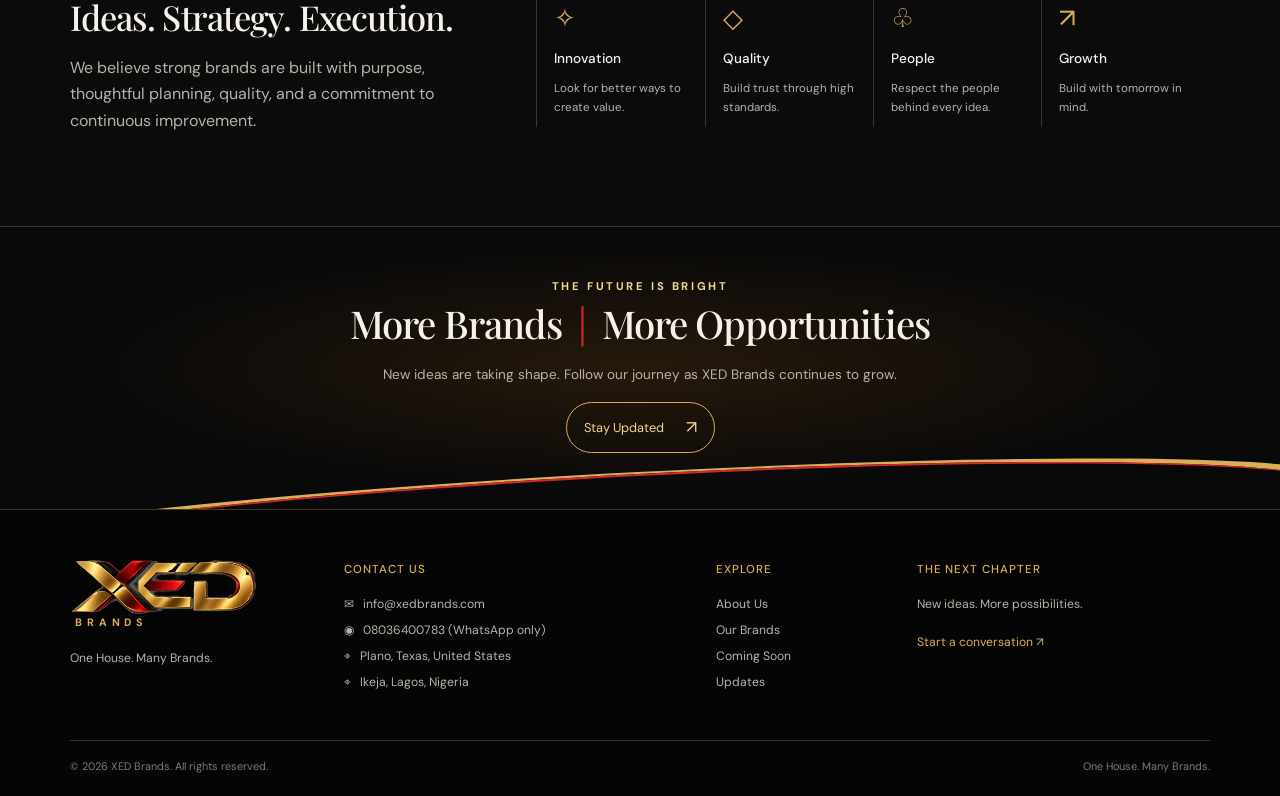
==== commit 82185d37: "Add files via upload" ====
--- a/index.html
+++ b/index.html
@@ -1,121 +1,37 @@
-<!DOCTYPE html>
-<html lang="en">
-<head>
-<meta charset="utf-8">
-<meta name="viewport" content="width=device-width, initial-scale=1">
-<title>XED Brands | One House. Many Brands.</title>
-<meta name="description" content="XED Brands is a growing parent brand developing a portfolio of businesses and products. One House. Many Brands.">
-<link rel="stylesheet" href="css/main.css">
-<!-- SEASONAL LAYER: delete the next line when the campaign ends -->
-<link rel="stylesheet" href="css/seasonal.css">
-</head>
-<!-- SEASONAL LAYER: remove the data-season attribute to switch the campaign off -->
-<body data-season="christmas">
-<a class="skip" href="#home">Skip to content</a>
-
-<header class="site-header">
-  <a class="logo" href="#home"><span class="x">XED</span> BRANDS</a>
-  <button class="nav-toggle" aria-expanded="false" aria-controls="nav" aria-label="Toggle menu">&#9776;</button>
-  <nav id="nav" aria-label="Main">
-    <a href="#home">Home</a>
-    <a href="#about">About</a>
-    <a href="#brands">Our Brands</a>
-    <a href="#approach">Our Approach</a>
-    <a href="#greetings" data-seasonal>Season's Greetings</a>
-    <a href="#contact">Contact</a>
-  </nav>
-</header>
-
+<!doctype html>
+<html lang="en"><head><meta charset="utf-8"><meta name="viewport" content="width=device-width, initial-scale=1"><meta name="theme-color" content="#080808"><meta name="description" content="XED Brands — One House. Many Brands. A multi-brand vision built around thoughtful growth, quality, and long-term value."><title>Home | XED Brands</title><link rel="icon" href="assets/xed-logo.png"><link rel="stylesheet" href="assets/style.css"></head><body>
+<div class="season-strip"><span class="sparkle">✦</span> SEASON'S GREETINGS <span class="season-dot">•</span> Wishing you a bright Christmas and a prosperous New Year <span class="sparkle">✦</span></div>
+<header class="site-header"><a class="brand-logo" href="index.html"><img src="assets/xed-logo.png" alt="XED Brands"><span>BRANDS</span></a><button class="menu-toggle" aria-label="Toggle navigation" aria-expanded="false">☰</button><nav class="nav"><a href="index.html">Home</a><a href="about.html">About Us</a><a href="brands.html">Our Brands</a><a href="coming-soon.html">Coming Soon</a><a href="updates.html">Updates</a><a href="contact.html">Contact Us</a><a class="nav-cta" href="contact.html">Get In Touch <span>→</span></a></nav></header>
 <main>
-<!-- ========== LAYER A: PERMANENT FOUNDATION ========== -->
-<section id="home" class="hero">
-  <div class="hero-inner">
-    <!-- LAYER C: seasonal greeting (hidden unless body[data-season]) -->
-    <div class="season-hero" data-seasonal>
-      <p class="season-kicker">&#9733; Season's Greetings &#9733;</p>
-      <h2 class="season-title">MERRY CHRISTMAS<br><span>&amp; HAPPY NEW YEAR!</span></h2>
-      <p class="season-msg">Warm wishes from everyone at XED Brands. May this festive season bring peace, joy, renewed hope and fresh opportunities for the year ahead.</p>
-    </div>
-    <h1 class="brand-title"><span class="x">XED</span> BRANDS</h1>
-    <p class="tagline">ONE HOUSE. MANY BRANDS.</p>
-    <p class="lead">A growing parent brand building a portfolio of businesses and products, with a focus on quality, innovation and long-term value.</p>
-    <div class="cta">
-      <a class="btn" href="#brands">View Our Brands</a>
-      <a class="btn btn-ghost" href="#contact">Contact Us</a>
-    </div>
+<section class="hero">
+  <div class="hero-copy">
+    <p class="eyebrow">INNOVATION <i>•</i> QUALITY <i>•</i> SUSTAINABLE GROWTH</p>
+    <h1>One House.<br><span>Many Brands.</span></h1>
+    <p class="lead">XED Brands is building distinctive brands and experiences designed to create value today and shape a better tomorrow.</p>
+    <a class="btn" href="brands.html">Discover Our Brands <span>↗</span></a>
   </div>
-  <div class="glow" aria-hidden="true"></div>
+  <div class="hero-visual" role="img" aria-label="Modern city skyline at sunset"></div>
 </section>
-
-<section id="about" class="section">
-  <h2 class="section-title">About XED Brands</h2>
-  <p class="section-text">XED Brands is a growing parent brand with a vision to develop a portfolio of businesses and products. We focus on quality, innovation, thoughtful execution and long-term value.</p>
-</section>
-
-<!-- ========== LAYER B: EXPANDABLE FEATURES ========== -->
-<section id="brands" class="section dark">
-  <h2 class="section-title">Our Brands</h2>
-  <p class="section-text">A glimpse of what is on the way. Each brand is coming soon.</p>
-
-  <div class="slideshow" id="slideshow" role="region" aria-roledescription="carousel" aria-label="Product gallery">
-    <div class="slides">
-      <figure class="slide active"><img src="assets/farm-produce-coming-soon.png" alt="XED Brands Farm Produce promotional image. Coming soon." width="1403" height="1121"><figcaption>Agriculture and Produce &mdash; Coming Soon</figcaption></figure>
-      <figure class="slide"><img src="assets/beverage-coming-soon.png" alt="XED Brands beverage promotional image. Coming soon." width="1403" height="1121" loading="lazy"><figcaption>Food and Beverages &mdash; Coming Soon</figcaption></figure>
-      <figure class="slide"><img src="assets/snack-coming-soon.png" alt="Snack product promotional pack image. Coming soon." width="1121" height="1403" loading="lazy"><figcaption>Consumer Goods &mdash; Coming Soon</figcaption></figure>
-      <figure class="slide"><img src="assets/spice-coming-soon.png" alt="XED Brands pouch product promotional image. Coming soon." width="1402" height="1122" loading="lazy"><figcaption>Innovation and Ventures &mdash; Coming Soon</figcaption></figure>
-    </div>
-    <button class="ctrl prev" aria-label="Previous image">&#10094;</button>
-    <button class="ctrl next" aria-label="Next image">&#10095;</button>
-    <div class="dots" role="tablist" aria-label="Choose image"></div>
-  </div>
-
-  <!-- To add a product: copy one <figure class="gallery-card"> below and one <figure class="slide"> above -->
-  <div class="gallery">
-    <figure class="gallery-card"><img src="assets/farm-produce-coming-soon.png" alt="XED Brands Farm Produce promotional image" loading="lazy"><figcaption>Agriculture and Produce &mdash; Coming Soon</figcaption></figure>
-    <figure class="gallery-card"><img src="assets/beverage-coming-soon.png" alt="XED Brands beverage promotional image" loading="lazy"><figcaption>Food and Beverages &mdash; Coming Soon</figcaption></figure>
-    <figure class="gallery-card"><img src="assets/snack-coming-soon.png" alt="Snack product promotional pack image" loading="lazy"><figcaption>Consumer Goods &mdash; Coming Soon</figcaption></figure>
-    <figure class="gallery-card"><img src="assets/spice-coming-soon.png" alt="XED Brands pouch product promotional image" loading="lazy"><figcaption>Innovation and Ventures &mdash; Coming Soon</figcaption></figure>
+<section class="portfolio section" id="portfolio">
+  <div class="section-intro"><p class="eyebrow">OUR BRAND PORTFOLIO</p><h2>Diverse Industries.<br>Shared Vision.</h2><p>Different opportunities. One commitment to thoughtful growth, quality, and lasting value.</p><a class="text-link" href="brands.html">View all business areas ↗</a></div>
+  <div class="brand-grid">
+    <a class="brand-card" href="brands.html#agriculture"><div class="card-image agriculture"></div><span class="mini-icon">✳</span><h3>Agriculture &<br>Agro-Allied</h3><small>In development</small></a>
+    <a class="brand-card" href="brands.html#food"><div class="card-image food"></div><span class="mini-icon">✦</span><h3>Food &<br>Beverage</h3><small>In development</small></a>
+    <a class="brand-card" href="brands.html#technology"><div class="card-image tech"></div><span class="mini-icon">⌘</span><h3>Technology &<br>Digital Solutions</h3><small>In development</small></a>
+    <a class="brand-card" href="brands.html#lifestyle"><div class="card-image lifestyle"></div><span class="mini-icon">◇</span><h3>Lifestyle &<br>Consumer Goods</h3><small>In development</small></a>
+    <a class="brand-card" href="brands.html#media"><div class="card-image media"></div><span class="mini-icon">▷</span><h3>Media &<br>Entertainment</h3><small>In development</small></a>
   </div>
 </section>
-
-<section id="approach" class="section">
-  <h2 class="section-title">Our Approach</h2>
-  <ul class="values">
-    <li><strong>Quality</strong>Careful standards in everything we do.</li>
-    <li><strong>Innovation</strong>Fresh thinking for new ventures.</li>
-    <li><strong>Long-Term Value</strong>Building for years, not moments.</li>
-    <li><strong>Thoughtful Growth</strong>Considered, responsible business development.</li>
-    <li><strong>International Outlook</strong>Forward-looking, with offices in two countries.</li>
-  </ul>
-</section>
-
-<!-- ========== LAYER C: SEASONAL SECTION (remove whole block after the holidays) ========== -->
-<section id="greetings" class="section greetings" data-seasonal>
-  <h2 class="section-title">Season's Greetings</h2>
-  <p class="section-text">To our community, partners and future customers: thank you for being part of the XED Brands journey. We wish you a joyful Christmas and a peaceful, prosperous season.</p>
-  <p class="newyear">Welcome to 2027. Celebrating the season. Looking forward to new beginnings.</p>
-</section>
-
-<section id="contact" class="section dark">
-  <h2 class="section-title">Contact</h2>
-  <div class="contact-grid">
-    <div><h3>General Enquiries</h3><p><a href="mailto:info@xedbrands.com">info@xedbrands.com</a></p></div>
-    <div><h3>WhatsApp</h3><p><a href="https://wa.me/2348036400783">+234 803 640 0783</a><br><small>WhatsApp messages only &mdash; no direct calls.</small></p></div>
-    <div><h3>International Office</h3><p>7101 Chase Oaks Blvd<br>Plano, Texas 75025<br>United States</p></div>
-    <div><h3>Local Office</h3><p>Ikeja, Lagos<br>Nigeria</p></div>
+<section class="about-preview section">
+  <div class="about-photo"></div><div class="about-copy"><p class="eyebrow">ABOUT XED BRANDS</p><h2>Building Brands for a Greater Tomorrow.</h2><p>We bring ideas, people, and resources together to develop distinctive brands with a clear purpose and a long-term perspective.</p><a class="btn btn-outline" href="about.html">Discover Our Vision <span>↗</span></a></div>
+  <div class="values">
+    <div><b class="value-icon">◎</b><div><h3>Our Vision</h3><p>To build a portfolio of brands recognised for quality, innovation, and meaningful impact.</p></div></div>
+    <div><b class="value-icon">✧</b><div><h3>Our Mission</h3><p>To develop ideas into thoughtful brands that respond to real needs and create lasting value.</p></div></div>
+    <div><b class="value-icon">☆</b><div><h3>Our Values</h3><p>Integrity · Excellence · Innovation · Customer Focus · Sustainability</p></div></div>
   </div>
 </section>
+<section class="approach section"><div><p class="eyebrow">OUR APPROACH</p><h2>Ideas. Strategy. Execution.</h2><p>We believe strong brands are built with purpose, thoughtful planning, quality, and a commitment to continuous improvement.</p></div><div class="approach-points"><div><span>✧</span><h3>Innovation</h3><p>Look for better ways to create value.</p></div><div><span>◇</span><h3>Quality</h3><p>Build trust through high standards.</p></div><div><span>♧</span><h3>People</h3><p>Respect the people behind every idea.</p></div><div><span>↗</span><h3>Growth</h3><p>Build with tomorrow in mind.</p></div></div></section>
+<section class="future"><p class="eyebrow">THE FUTURE IS BRIGHT</p><h2>More Brands <span>|</span> More Opportunities</h2><p>New ideas are taking shape. Follow our journey as XED Brands continues to grow.</p><a class="btn" href="updates.html">Stay Updated <span>↗</span></a><div class="ribbon"></div></section>
 </main>
-
-<footer class="site-footer">
-  <p class="logo"><span class="x">XED</span> BRANDS</p>
-  <p class="tagline">ONE HOUSE. MANY BRANDS.</p>
-  <nav aria-label="Footer"><a href="#home">Home</a><a href="#about">About</a><a href="#brands">Our Brands</a><a href="#approach">Our Approach</a><a href="#contact">Contact</a></nav>
-  <p class="copy">&copy; <span id="year">2026</span> XED Brands. All rights reserved.</p>
-</footer>
-
-<script src="js/main.js"></script>
-<!-- SEASONAL LAYER: delete the next line when the campaign ends -->
-<script src="js/seasonal.js"></script>
-</body>
-</html>
+<footer class="footer"><div class="footer-brand"><a class="brand-logo" href="index.html"><img src="assets/xed-logo.png" alt="XED Brands"><span>BRANDS</span></a><p>One House. Many Brands.</p></div><div><h4>CONTACT US</h4><a href="mailto:info@xedbrands.com">✉ &nbsp; info@xedbrands.com</a><a href="https://wa.me/2348036400783" target="_blank" rel="noopener">◉ &nbsp; 08036400783 (WhatsApp only)</a><p>⌖ &nbsp; Plano, Texas, United States</p><p>⌖ &nbsp; Ikeja, Lagos, Nigeria</p></div><div><h4>EXPLORE</h4><a href="about.html">About Us</a><a href="brands.html">Our Brands</a><a href="coming-soon.html">Coming Soon</a><a href="updates.html">Updates</a></div><div><h4>THE NEXT CHAPTER</h4><p>New ideas. More possibilities.</p><a class="footer-cta" href="contact.html">Start a conversation ↗</a></div><div class="footer-bottom"><span>© <span id="year">2026</span> XED Brands. All rights reserved.</span><span>One House. Many Brands.</span></div></footer><script src="assets/site.js"></script>
+</body></html>
--- a/assets/style.css
+++ b/assets/style.css
@@ -0,0 +1,12 @@
+
+@import url('https://fonts.googleapis.com/css2?family=DM+Sans:wght@400;500;600;700&family=Playfair+Display:wght@500;600;700&display=swap');
+:root{--bg:#080808;--panel:#101010;--gold:#d9ae54;--gold2:#f3d78d;--red:#d3262d;--text:#f6f2ea;--muted:#b8b2a7;--line:rgba(217,174,84,.27);--serif:'Playfair Display',Georgia,serif;--sans:'DM Sans',Arial,sans-serif}
+*{box-sizing:border-box}html{scroll-behavior:smooth;scroll-padding-top:100px}body{margin:0;background:var(--bg);color:var(--text);font-family:var(--sans);line-height:1.65}a{color:inherit;text-decoration:none}p{color:var(--muted);margin:0 0 1rem}h1,h2{font-family:var(--serif);font-weight:500;line-height:1.12;letter-spacing:-.025em;margin:0 0 1.15rem}h1{font-size:clamp(2.7rem,5vw,5.2rem)}h2{font-size:clamp(2rem,3vw,3rem)}h3{font-size:1rem;margin:.5rem 0;font-weight:500} .season-strip{min-height:31px;padding:6px 16px;text-align:center;font-size:.68rem;letter-spacing:.06em;color:#f1d69a;background:linear-gradient(90deg,#1b0808,#2a0b0c,#100b06);border-bottom:1px solid rgba(217,174,84,.35)}.sparkle{color:var(--gold);padding:0 8px}.season-dot{color:var(--red);padding:0 6px}
+.site-header{height:78px;padding:0 4.5%;display:flex;align-items:center;justify-content:space-between;background:rgba(5,5,5,.97);border-bottom:1px solid var(--line);position:sticky;top:0;z-index:10;backdrop-filter:blur(14px)}.brand-logo{width:220px;flex:0 0 220px;display:flex;align-items:center;flex-direction:column;line-height:1}.brand-logo img{display:block;width:100%;height:58px;object-fit:contain;object-position:left center}.brand-logo span{font-size:.67rem;font-weight:700;letter-spacing:.45em;color:var(--gold);padding-left:.45em;margin-top:-1px}.nav{display:flex;align-items:center;gap:clamp(14px,2.3vw,34px);font-size:.8rem}.nav>a:not(.nav-cta){color:#e7e2d8;transition:color .2s}.nav>a:hover,.nav>a[aria-current="page"]{color:var(--gold)}.nav-cta,.btn{display:inline-flex;gap:22px;align-items:center;border:1px solid var(--gold);border-radius:30px;padding:10px 17px;color:var(--gold2);font-size:.8rem;transition:background .2s,color .2s}.nav-cta:hover,.btn:hover{background:var(--gold);color:#111}.nav-cta span,.btn span{font-size:1.1rem}.menu-toggle{display:none;background:none;color:var(--gold);border:1px solid var(--line);padding:8px 12px;border-radius:6px}
+.hero{min-height:490px;display:grid;grid-template-columns:48% 52%;position:relative;overflow:hidden;border-bottom:1px solid var(--line);background:radial-gradient(ellipse at 80% 40%,#322016 0,#0a0908 47%,#050505 78%)}.hero-copy{padding:75px 0 68px 6.2%;align-self:center;position:relative;z-index:2}.eyebrow{font-size:.7rem;letter-spacing:.23em;color:var(--red);font-weight:700;margin:0 0 16px}.eyebrow i{font-style:normal;color:var(--gold);padding:0 4px}.hero h1 span,.page-hero h1 span{color:var(--gold)}.lead{font-size:1.02rem;max-width:490px;line-height:1.8;margin-bottom:27px}.hero-visual{min-height:490px;background:linear-gradient(90deg,#080808 0%,rgba(8,8,8,.1) 35%,rgba(8,8,8,.05)),linear-gradient(0deg,#080808 0%,transparent 28%),url('https://images.unsplash.com/photo-1519501025264-65ba15a82390?auto=format&fit=crop&w=1400&q=85') center/cover;clip-path:polygon(9% 0,100% 0,100% 100%,0 100%)}.hero:after{content:"";position:absolute;bottom:0;right:-2%;width:55%;height:5px;background:linear-gradient(90deg,transparent,var(--gold),var(--red));transform:skewY(-7deg);transform-origin:right}
+.section{padding:76px 5.5%;border-bottom:1px solid var(--line)}.portfolio{display:grid;grid-template-columns:225px 1fr;gap:32px}.section-intro h2{font-size:2.15rem}.section-intro p:not(.eyebrow){font-size:.85rem}.text-link{display:inline-block;margin-top:15px;color:var(--gold);font-size:.82rem;border-bottom:1px solid var(--line);padding-bottom:6px}.brand-grid{display:grid;grid-template-columns:repeat(5,minmax(0,1fr));gap:12px}.brand-card{border:1px solid var(--line);text-align:center;padding-bottom:14px;transition:transform .25s,border-color .25s;background:#0c0c0c;min-width:0}.brand-card:hover{transform:translateY(-5px);border-color:var(--gold)}.card-image{height:145px;background-size:cover;background-position:center;position:relative}.agriculture{background-image:linear-gradient(0deg,rgba(0,0,0,.15),transparent),url('https://images.unsplash.com/photo-1500382017468-9049fed747ef?auto=format&fit=crop&w=700&q=80')}.food{background-image:url('https://images.unsplash.com/photo-1606787366850-de6330128bfc?auto=format&fit=crop&w=700&q=80')}.tech{background-image:url('https://images.unsplash.com/photo-1519389950473-47ba0277781c?auto=format&fit=crop&w=700&q=80')}.lifestyle{background-image:url('https://images.unsplash.com/photo-1541643600914-78b084683601?auto=format&fit=crop&w=700&q=80')}.media{background-image:url('https://images.unsplash.com/photo-1492619375914-88005aa9e8fb?auto=format&fit=crop&w=700&q=80')}.mini-icon{color:var(--gold);font-size:1.4rem;display:block;margin-top:9px}.brand-card h3{font-size:.76rem;line-height:1.45;min-height:36px;padding:0 4px}.brand-card small{display:inline-block;color:var(--gold2);font-size:.6rem;border:1px solid var(--line);padding:3px 7px;margin-top:5px}
+.about-preview{display:grid;grid-template-columns:1fr 1fr 1fr;gap:35px;align-items:center;padding-top:64px;padding-bottom:64px}.about-photo{height:310px;background:linear-gradient(0deg,rgba(0,0,0,.1),transparent),url('https://images.unsplash.com/photo-1486406146926-c627a92ad1ab?auto=format&fit=crop&w=900&q=85') center/cover;position:relative}.about-photo:after{content:"";position:absolute;right:-8px;top:0;bottom:0;width:4px;background:linear-gradient(var(--gold),var(--red))}.about-copy h2{font-size:2.25rem}.about-copy p{font-size:.9rem}.btn-outline{margin-top:12px}.values{border-left:1px solid var(--line);padding-left:28px}.values>div{display:flex;gap:16px;margin:18px 0}.value-icon{font-size:1.7rem;color:var(--gold);font-weight:400}.values h3{margin:0 0 3px}.values p{font-size:.78rem;margin:0}.approach{display:grid;grid-template-columns:1fr 1.6fr;gap:45px;align-items:center;background:#0b0b0b}.approach h2{font-size:2.15rem}.approach-points{display:grid;grid-template-columns:repeat(4,1fr)}.approach-points>div{padding:10px 17px;border-left:1px solid var(--line)}.approach-points span{color:var(--gold);font-size:1.65rem}.approach-points h3{font-size:.85rem}.approach-points p{font-size:.72rem;margin:0}.future{text-align:center;position:relative;overflow:hidden;padding:50px 20px 56px;background:radial-gradient(ellipse at center,#26190b 0,#090909 62%);border-bottom:1px solid var(--line)}.future .eyebrow{color:var(--gold2);margin-bottom:7px}.future h2{font-size:clamp(1.7rem,3vw,2.5rem)}.future h2 span{color:var(--red);padding:0 8px}.future p:not(.eyebrow){font-size:.85rem}.future .btn{position:relative;z-index:1}.ribbon{position:absolute;bottom:-65px;left:-5%;width:110%;height:100px;border-top:2px solid var(--red);border-radius:50%;transform:rotate(-3deg);box-shadow:0 -10px 0 -8px var(--gold)}
+.footer{padding:42px 5.5% 20px;display:grid;grid-template-columns:1fr 1.4fr .7fr 1.2fr;gap:30px;background:#050505}.footer-brand .brand-logo{margin-bottom:20px}.footer p,.footer a{font-size:.76rem;color:var(--muted);display:block;margin:6px 0}.footer a:hover{color:var(--gold)}.footer h4{font-size:.72rem;color:var(--gold);font-weight:500;letter-spacing:.08em;margin:8px 0 15px}.footer-cta{color:var(--gold)!important;margin-top:18px!important}.footer-bottom{grid-column:1/-1;display:flex;justify-content:space-between;border-top:1px solid var(--line);padding-top:17px;margin-top:12px;font-size:.68rem;color:#817a70}
+.page-hero{padding:95px 8% 82px;min-height:350px;background:radial-gradient(ellipse at 78% 35%,#35200f 0,#11100e 38%,#080808 72%);border-bottom:1px solid var(--line)}.page-hero .lead{max-width:620px}.split{display:grid;grid-template-columns:1fr 1.2fr;gap:60px}.split p{font-size:1rem}.dark-panel{background:#0d0d0d}.three-col{display:grid;grid-template-columns:repeat(3,1fr);gap:35px}.three-col article{padding:25px;border:1px solid var(--line)}.big-symbol{font-size:2rem;color:var(--gold)}.three-col p{font-size:.9rem}.brand-list{display:grid;gap:20px}.brand-row{display:grid;grid-template-columns:300px 1fr;gap:35px;align-items:center;padding:20px;border:1px solid var(--line);background:#0c0c0c;scroll-margin-top:100px}.brand-row .card-image{height:205px}.brand-row h2{font-size:2rem}.brand-row p:not(.eyebrow){max-width:700px}.status{font-size:.65rem;letter-spacing:.14em;color:var(--gold);border:1px solid var(--line);padding:5px 9px;display:inline-block}.coming-hero{min-height:440px;display:flex;flex-direction:column;justify-content:center}.centered{text-align:center;max-width:680px;margin:auto;padding:20px}.centered p:not(.eyebrow){max-width:580px;margin:0 auto 20px}.update-card{display:flex;gap:28px;max-width:900px;margin:auto;padding:35px;border:1px solid var(--line);background:linear-gradient(120deg,#15100b,#090909)}.update-mark{font-family:var(--serif);font-size:2.4rem;color:var(--gold);border-right:1px solid var(--line);padding-right:28px;align-self:flex-start}.update-card h2{font-size:2rem}.update-card small{color:#8e877c}.contact-layout{display:grid;grid-template-columns:1fr 1fr;gap:60px}.contact-item{display:flex;align-items:center;gap:18px;padding:18px 0;border-bottom:1px solid var(--line)}.contact-item>span{font-size:1.6rem;color:var(--gold);width:30px;text-align:center}.contact-item small{display:block;font-size:.64rem;letter-spacing:.14em;color:var(--gold)}.contact-item b{font-weight:500}.contact-note{padding:35px;border:1px solid var(--line);background:radial-gradient(ellipse at top right,#26190b,#0b0b0b 65%)}.contact-note h2{font-size:2.3rem}.contact-note .btn{margin:12px 0 25px}.fine-print{font-size:.72rem!important;color:#817a70!important}
+@media(max-width:1000px){.nav{gap:13px;font-size:.72rem}.brand-logo{width:185px;flex-basis:185px}.brand-logo img{height:50px}.portfolio{grid-template-columns:1fr}.section-intro{max-width:600px}.brand-grid{grid-template-columns:repeat(5,minmax(0,1fr))}.card-image{height:120px}.about-preview{grid-template-columns:1fr 1fr}.values{grid-column:1/-1;display:grid;grid-template-columns:repeat(3,1fr);gap:15px;border-left:0;border-top:1px solid var(--line);padding:20px 0 0}.approach{grid-template-columns:1fr}.footer{grid-template-columns:repeat(2,1fr)}}
+@media(max-width:700px){.season-strip{font-size:.58rem;padding:6px 4px}.site-header{height:76px;padding:0 5%}.brand-logo{width:155px;flex-basis:155px}.brand-logo img{height:45px}.menu-toggle{display:block}.nav{display:none;position:absolute;left:0;right:0;top:76px;padding:18px 6%;background:#080808;border-bottom:1px solid var(--line);flex-direction:column;align-items:stretch;gap:0}.nav.open{display:flex}.nav>a{padding:12px 0;border-bottom:1px solid rgba(217,174,84,.12);font-size:.9rem}.nav .nav-cta{margin-top:12px;justify-content:space-between;padding:12px 16px}.hero{display:block;min-height:0}.hero-copy{padding:58px 7% 38px}.hero h1{font-size:clamp(2.8rem,13vw,4.5rem)}.hero-visual{min-height:245px;clip-path:none;background-position:center}.section{padding:52px 6%}.brand-grid{grid-template-columns:repeat(2,minmax(0,1fr));gap:12px}.brand-card:last-child{grid-column:1/-1}.card-image{height:155px}.about-preview{grid-template-columns:1fr;gap:25px}.about-photo{height:240px}.values{display:block}.values>div{margin:15px 0}.approach-points{grid-template-columns:repeat(2,1fr);gap:14px}.approach-points>div{padding:12px;border-left:1px solid var(--line)}.future{padding:44px 6%}.future h2 span{padding:0 3px}.footer{grid-template-columns:1fr;gap:20px;padding:36px 6% 18px}.footer-bottom{gap:12px;flex-direction:column}.page-hero{padding:70px 6% 60px;min-height:0}.split,.contact-layout{grid-template-columns:1fr;gap:25px}.three-col{grid-template-columns:1fr}.brand-row{grid-template-columns:1fr;gap:18px;padding:14px}.brand-row .card-image{height:200px}.brand-row h2{font-size:1.7rem}.update-card{padding:22px;gap:18px;flex-direction:column}.update-mark{border-right:0;border-bottom:1px solid var(--line);padding:0 0 10px}.contact-note{padding:25px}.contact-note h2{font-size:2rem}}
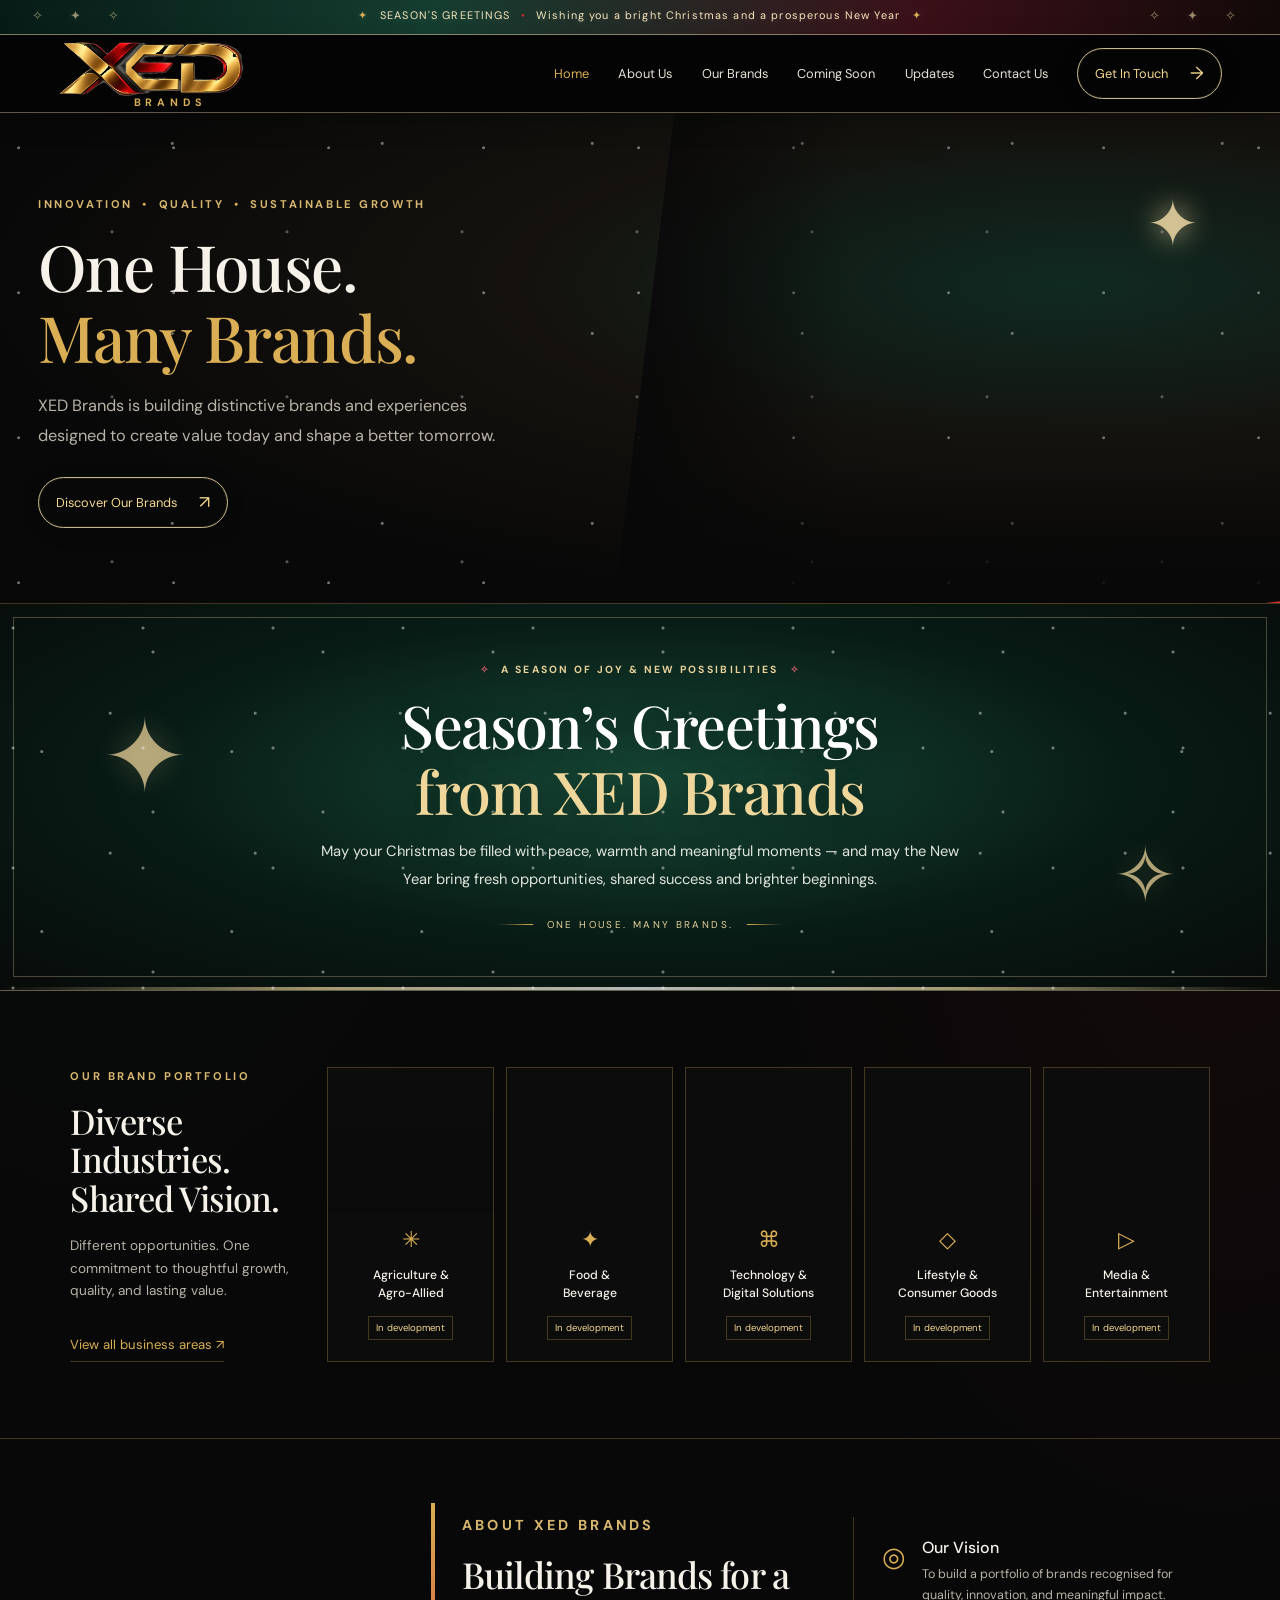
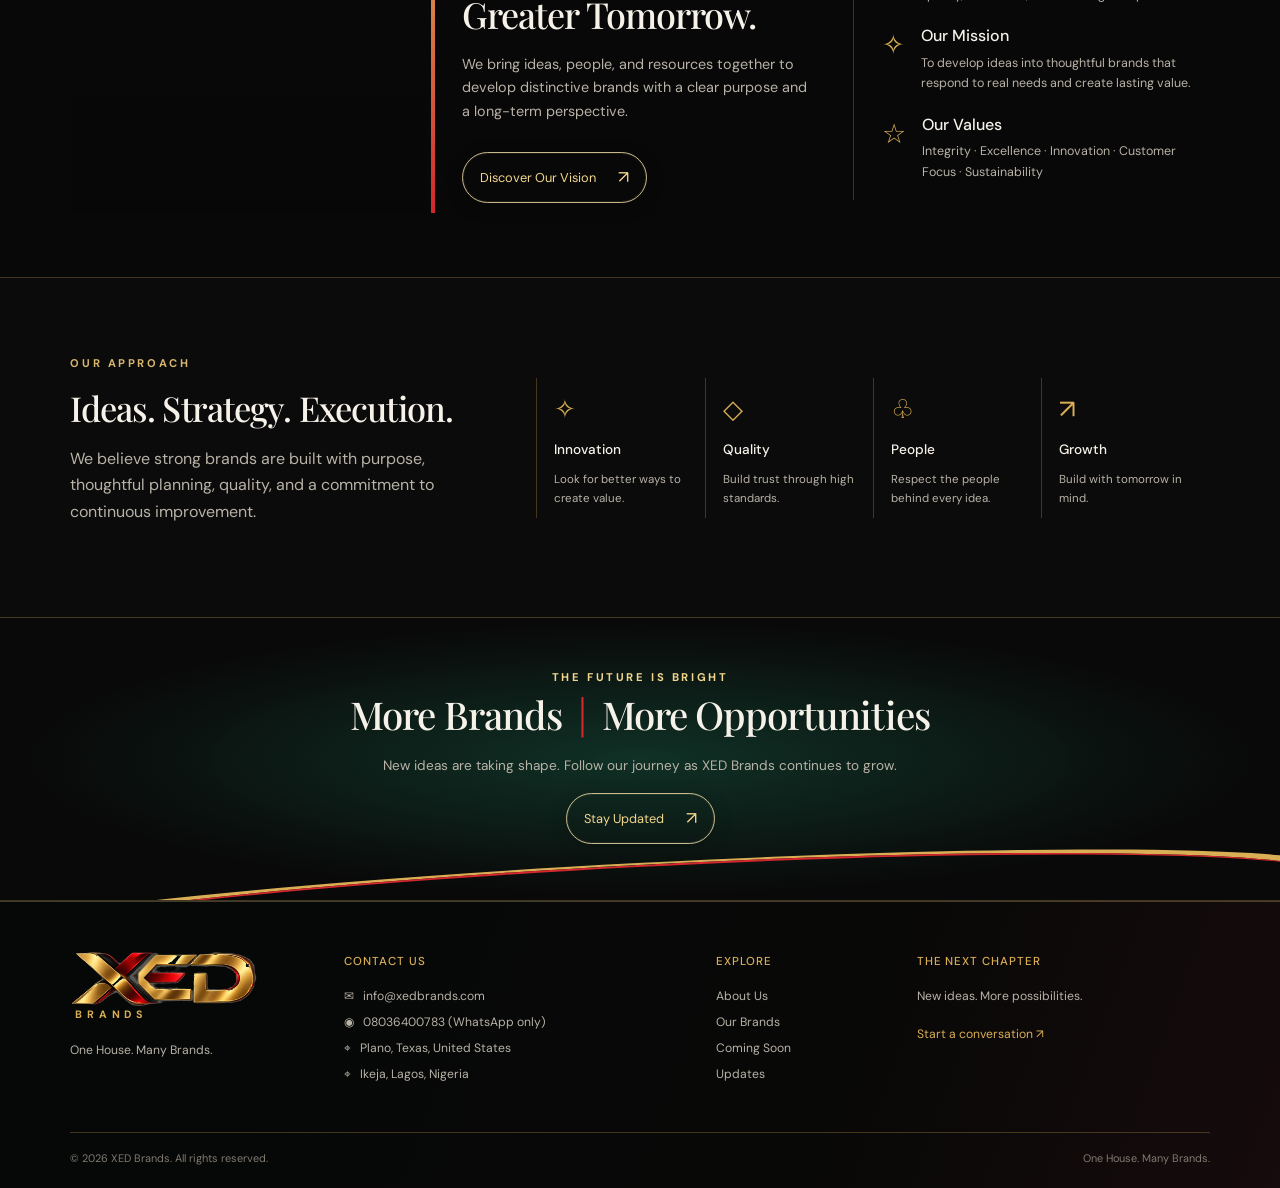
==== commit 97082658: "Add files via upload" ====
--- a/index.html
+++ b/index.html
@@ -1,5 +1,6 @@
 <!doctype html>
 <html lang="en"><head><meta charset="utf-8"><meta name="viewport" content="width=device-width, initial-scale=1"><meta name="theme-color" content="#080808"><meta name="description" content="XED Brands — One House. Many Brands. A multi-brand vision built around thoughtful growth, quality, and long-term value."><title>Home | XED Brands</title><link rel="icon" href="assets/xed-logo.png"><link rel="stylesheet" href="assets/style.css"></head><body>
+<div class="snow-dust" aria-hidden="true"></div>
 <div class="season-strip"><span class="sparkle">✦</span> SEASON'S GREETINGS <span class="season-dot">•</span> Wishing you a bright Christmas and a prosperous New Year <span class="sparkle">✦</span></div>
 <header class="site-header"><a class="brand-logo" href="index.html"><img src="assets/xed-logo.png" alt="XED Brands"><span>BRANDS</span></a><button class="menu-toggle" aria-label="Toggle navigation" aria-expanded="false">☰</button><nav class="nav"><a href="index.html">Home</a><a href="about.html">About Us</a><a href="brands.html">Our Brands</a><a href="coming-soon.html">Coming Soon</a><a href="updates.html">Updates</a><a href="contact.html">Contact Us</a><a class="nav-cta" href="contact.html">Get In Touch <span>→</span></a></nav></header>
 <main>
@@ -11,6 +12,17 @@
     <a class="btn" href="brands.html">Discover Our Brands <span>↗</span></a>
   </div>
   <div class="hero-visual" role="img" aria-label="Modern city skyline at sunset"></div>
+</section>
+<section class="holiday-feature" aria-label="Christmas season greeting">
+  <div class="holiday-ornament ornament-left" aria-hidden="true">✦</div>
+  <div class="holiday-content">
+    <p class="holiday-kicker"><span>✧</span> A SEASON OF JOY & NEW POSSIBILITIES <span>✧</span></p>
+    <h2>Season’s Greetings<br><em>from XED Brands</em></h2>
+    <p>May your Christmas be filled with peace, warmth and meaningful moments — and may the New Year bring fresh opportunities, shared success and brighter beginnings.</p>
+    <div class="holiday-signoff"><span></span> ONE HOUSE. MANY BRANDS. <span></span></div>
+  </div>
+  <div class="holiday-ornament ornament-right" aria-hidden="true">✧</div>
+  <div class="holiday-snowline" aria-hidden="true"></div>
 </section>
 <section class="portfolio section" id="portfolio">
   <div class="section-intro"><p class="eyebrow">OUR BRAND PORTFOLIO</p><h2>Diverse Industries.<br>Shared Vision.</h2><p>Different opportunities. One commitment to thoughtful growth, quality, and lasting value.</p><a class="text-link" href="brands.html">View all business areas ↗</a></div>
--- a/assets/style.css
+++ b/assets/style.css
@@ -10,3 +10,32 @@
 .page-hero{padding:95px 8% 82px;min-height:350px;background:radial-gradient(ellipse at 78% 35%,#35200f 0,#11100e 38%,#080808 72%);border-bottom:1px solid var(--line)}.page-hero .lead{max-width:620px}.split{display:grid;grid-template-columns:1fr 1.2fr;gap:60px}.split p{font-size:1rem}.dark-panel{background:#0d0d0d}.three-col{display:grid;grid-template-columns:repeat(3,1fr);gap:35px}.three-col article{padding:25px;border:1px solid var(--line)}.big-symbol{font-size:2rem;color:var(--gold)}.three-col p{font-size:.9rem}.brand-list{display:grid;gap:20px}.brand-row{display:grid;grid-template-columns:300px 1fr;gap:35px;align-items:center;padding:20px;border:1px solid var(--line);background:#0c0c0c;scroll-margin-top:100px}.brand-row .card-image{height:205px}.brand-row h2{font-size:2rem}.brand-row p:not(.eyebrow){max-width:700px}.status{font-size:.65rem;letter-spacing:.14em;color:var(--gold);border:1px solid var(--line);padding:5px 9px;display:inline-block}.coming-hero{min-height:440px;display:flex;flex-direction:column;justify-content:center}.centered{text-align:center;max-width:680px;margin:auto;padding:20px}.centered p:not(.eyebrow){max-width:580px;margin:0 auto 20px}.update-card{display:flex;gap:28px;max-width:900px;margin:auto;padding:35px;border:1px solid var(--line);background:linear-gradient(120deg,#15100b,#090909)}.update-mark{font-family:var(--serif);font-size:2.4rem;color:var(--gold);border-right:1px solid var(--line);padding-right:28px;align-self:flex-start}.update-card h2{font-size:2rem}.update-card small{color:#8e877c}.contact-layout{display:grid;grid-template-columns:1fr 1fr;gap:60px}.contact-item{display:flex;align-items:center;gap:18px;padding:18px 0;border-bottom:1px solid var(--line)}.contact-item>span{font-size:1.6rem;color:var(--gold);width:30px;text-align:center}.contact-item small{display:block;font-size:.64rem;letter-spacing:.14em;color:var(--gold)}.contact-item b{font-weight:500}.contact-note{padding:35px;border:1px solid var(--line);background:radial-gradient(ellipse at top right,#26190b,#0b0b0b 65%)}.contact-note h2{font-size:2.3rem}.contact-note .btn{margin:12px 0 25px}.fine-print{font-size:.72rem!important;color:#817a70!important}
 @media(max-width:1000px){.nav{gap:13px;font-size:.72rem}.brand-logo{width:185px;flex-basis:185px}.brand-logo img{height:50px}.portfolio{grid-template-columns:1fr}.section-intro{max-width:600px}.brand-grid{grid-template-columns:repeat(5,minmax(0,1fr))}.card-image{height:120px}.about-preview{grid-template-columns:1fr 1fr}.values{grid-column:1/-1;display:grid;grid-template-columns:repeat(3,1fr);gap:15px;border-left:0;border-top:1px solid var(--line);padding:20px 0 0}.approach{grid-template-columns:1fr}.footer{grid-template-columns:repeat(2,1fr)}}
 @media(max-width:700px){.season-strip{font-size:.58rem;padding:6px 4px}.site-header{height:76px;padding:0 5%}.brand-logo{width:155px;flex-basis:155px}.brand-logo img{height:45px}.menu-toggle{display:block}.nav{display:none;position:absolute;left:0;right:0;top:76px;padding:18px 6%;background:#080808;border-bottom:1px solid var(--line);flex-direction:column;align-items:stretch;gap:0}.nav.open{display:flex}.nav>a{padding:12px 0;border-bottom:1px solid rgba(217,174,84,.12);font-size:.9rem}.nav .nav-cta{margin-top:12px;justify-content:space-between;padding:12px 16px}.hero{display:block;min-height:0}.hero-copy{padding:58px 7% 38px}.hero h1{font-size:clamp(2.8rem,13vw,4.5rem)}.hero-visual{min-height:245px;clip-path:none;background-position:center}.section{padding:52px 6%}.brand-grid{grid-template-columns:repeat(2,minmax(0,1fr));gap:12px}.brand-card:last-child{grid-column:1/-1}.card-image{height:155px}.about-preview{grid-template-columns:1fr;gap:25px}.about-photo{height:240px}.values{display:block}.values>div{margin:15px 0}.approach-points{grid-template-columns:repeat(2,1fr);gap:14px}.approach-points>div{padding:12px;border-left:1px solid var(--line)}.future{padding:44px 6%}.future h2 span{padding:0 3px}.footer{grid-template-columns:1fr;gap:20px;padding:36px 6% 18px}.footer-bottom{gap:12px;flex-direction:column}.page-hero{padding:70px 6% 60px;min-height:0}.split,.contact-layout{grid-template-columns:1fr;gap:25px}.three-col{grid-template-columns:1fr}.brand-row{grid-template-columns:1fr;gap:18px;padding:14px}.brand-row .card-image{height:200px}.brand-row h2{font-size:1.7rem}.update-card{padding:22px;gap:18px;flex-direction:column}.update-mark{border-right:0;border-bottom:1px solid var(--line);padding:0 0 10px}.contact-note{padding:25px}.contact-note h2{font-size:2rem}}
+
+
+/* XED BRANDS — PREMIUM CHRISTMAS SEASON EDITION */
+:root{--winter-green:#123b2e;--winter-green-deep:#071b16;--berry:#8f1e2b;--ice:#eaf4f5;--champagne:#f5dfaa}
+body{background-image:radial-gradient(ellipse at 8% 4%,rgba(18,59,46,.13),transparent 32%),radial-gradient(ellipse at 95% 28%,rgba(143,30,43,.09),transparent 30%)}
+.season-strip{position:relative;overflow:hidden;min-height:35px;padding:7px 16px;color:#f7e6bd;background:linear-gradient(100deg,#071b16 0%,#153d30 34%,#3b1018 72%,#120a08 100%);border-bottom:1px solid rgba(245,223,170,.52);letter-spacing:.105em;text-shadow:0 1px 8px rgba(255,255,255,.18)}
+.season-strip:before,.season-strip:after{content:"✧  ✦  ✧";position:absolute;top:5px;color:rgba(245,223,170,.58);font-size:13px;letter-spacing:12px;pointer-events:none}.season-strip:before{left:2.5%}.season-strip:after{right:2.5%}
+.site-header{border-bottom-color:rgba(245,223,170,.38);box-shadow:0 8px 28px rgba(0,0,0,.2)}
+.nav-cta,.btn{border-color:rgba(245,223,170,.82);box-shadow:inset 0 0 0 1px rgba(245,223,170,.08),0 4px 18px rgba(0,0,0,.18)}
+.hero{background:radial-gradient(ellipse at 83% 35%,rgba(18,59,46,.72) 0%,#15120e 36%,#080808 74%)}
+.hero:before,.page-hero:before{content:"";position:absolute;inset:0;pointer-events:none;opacity:.55;background-image:radial-gradient(circle at 12% 24%,rgba(255,255,255,.8) 0 1px,transparent 1.8px),radial-gradient(circle at 82% 16%,rgba(255,255,255,.75) 0 1px,transparent 2px),radial-gradient(circle at 64% 72%,rgba(255,255,255,.55) 0 1px,transparent 2px);background-size:155px 145px,210px 190px,175px 165px}
+.hero-copy,.page-hero>*{position:relative;z-index:1}
+.hero-visual{position:relative}
+.hero-visual:after{content:"✦";position:absolute;right:12%;top:12%;font-size:clamp(2rem,5vw,4.5rem);color:rgba(245,223,170,.8);text-shadow:0 0 28px rgba(245,223,170,.8);animation:holiday-glow 4s ease-in-out infinite}
+.eyebrow{color:#d7b76f}
+.page-hero{position:relative;overflow:hidden;background:radial-gradient(ellipse at 82% 28%,rgba(18,59,46,.72) 0,#17140f 38%,#080808 76%)}
+.holiday-page-label{position:relative;z-index:1;color:#e9d39e!important;font-size:.66rem!important;letter-spacing:.2em;font-weight:700;margin:0 0 20px!important}.holiday-page-label span{color:#b64a50;padding:0 7px}
+.holiday-feature{position:relative;overflow:hidden;isolation:isolate;min-height:300px;padding:57px 8%;display:flex;align-items:center;justify-content:center;text-align:center;border-bottom:1px solid rgba(245,223,170,.38);background:radial-gradient(ellipse at 50% 45%,rgba(23,73,55,.96),rgba(8,28,22,.98) 54%,#080b09 100%)}
+.holiday-feature:before{content:"";position:absolute;inset:13px;border:1px solid rgba(245,223,170,.28);pointer-events:none;z-index:-1}
+.holiday-feature:after{content:"";position:absolute;inset:0;opacity:.42;pointer-events:none;background:radial-gradient(circle at 10% 20%,#fff 0 1px,transparent 2px),radial-gradient(circle at 90% 30%,#fff 0 1px,transparent 2px),radial-gradient(circle at 22% 82%,#fff 0 1px,transparent 2px),radial-gradient(circle at 76% 78%,#fff 0 1px,transparent 2px);background-size:130px 120px,170px 160px,190px 180px,145px 140px}
+.holiday-content{max-width:730px;position:relative;z-index:1}.holiday-kicker{color:#e8d29a!important;font-size:.65rem;letter-spacing:.22em;font-weight:700;margin:0 0 14px!important}.holiday-kicker span{color:#c65b61;padding:0 7px}.holiday-content h2{font-size:clamp(2.25rem,5vw,3.7rem);color:#fff;margin-bottom:13px;text-shadow:0 4px 24px rgba(0,0,0,.3)}.holiday-content h2 em{font-style:normal;color:#efd69b}.holiday-content>p:not(.holiday-kicker){max-width:650px;margin:0 auto;color:#e0e5dc;font-size:.92rem;line-height:1.9}.holiday-signoff{display:flex;align-items:center;justify-content:center;gap:14px;margin-top:23px;color:#e8d29a;font-size:.62rem;letter-spacing:.24em}.holiday-signoff span{width:35px;height:1px;background:linear-gradient(90deg,transparent,#d9ae54)}.holiday-signoff span:last-child{transform:rotate(180deg)}
+.holiday-ornament{position:absolute;color:rgba(239,214,155,.72);font-size:clamp(3rem,8vw,7rem);text-shadow:0 0 30px rgba(239,214,155,.22);animation:holiday-glow 5s ease-in-out infinite}.ornament-left{left:8%;top:18%}.ornament-right{right:8%;bottom:13%;font-size:clamp(2.5rem,6vw,5rem)}.holiday-snowline{position:absolute;left:0;right:0;bottom:0;height:3px;background:linear-gradient(90deg,transparent,#e8d29a,#fff,#e8d29a,transparent);opacity:.7}
+.future{background:radial-gradient(ellipse at center,rgba(18,59,46,.8) 0,#090909 68%)}
+.footer{background:linear-gradient(110deg,#050807,#080807 65%,#160b0d);border-top:1px solid rgba(245,223,170,.24)}
+@keyframes holiday-glow{0%,100%{opacity:.65;transform:scale(1)}50%{opacity:1;transform:scale(1.08)}}
+@media(max-width:700px){.season-strip:before,.season-strip:after{display:none}.holiday-feature{min-height:320px;padding:48px 9%}.holiday-feature:before{inset:9px}.holiday-ornament{opacity:.28}.ornament-left{left:4%;top:7%}.ornament-right{right:4%;bottom:6%}.holiday-kicker{font-size:.57rem!important;letter-spacing:.14em}.holiday-content>p:not(.holiday-kicker){font-size:.83rem}.holiday-signoff{font-size:.54rem;letter-spacing:.16em}.holiday-page-label{font-size:.57rem!important;letter-spacing:.13em}}
+@media(prefers-reduced-motion:reduce){.holiday-ornament,.hero-visual:after{animation:none}}
+
+.snow-dust{position:fixed;inset:0;z-index:8;pointer-events:none;overflow:hidden;contain:strict}.snow-dust i{position:absolute;top:-24px;color:rgba(255,255,255,.85);font-style:normal;text-shadow:0 0 7px rgba(255,255,255,.35);animation:snow-drift linear infinite}@keyframes snow-drift{0%{transform:translate3d(0,-5vh,0) rotate(0deg)}50%{transform:translate3d(22px,52vh,0) rotate(160deg)}100%{transform:translate3d(-15px,110vh,0) rotate(320deg)}}@media(max-width:700px){.snow-dust i:nth-child(n+19){display:none}}@media(prefers-reduced-motion:reduce){.snow-dust{display:none}}
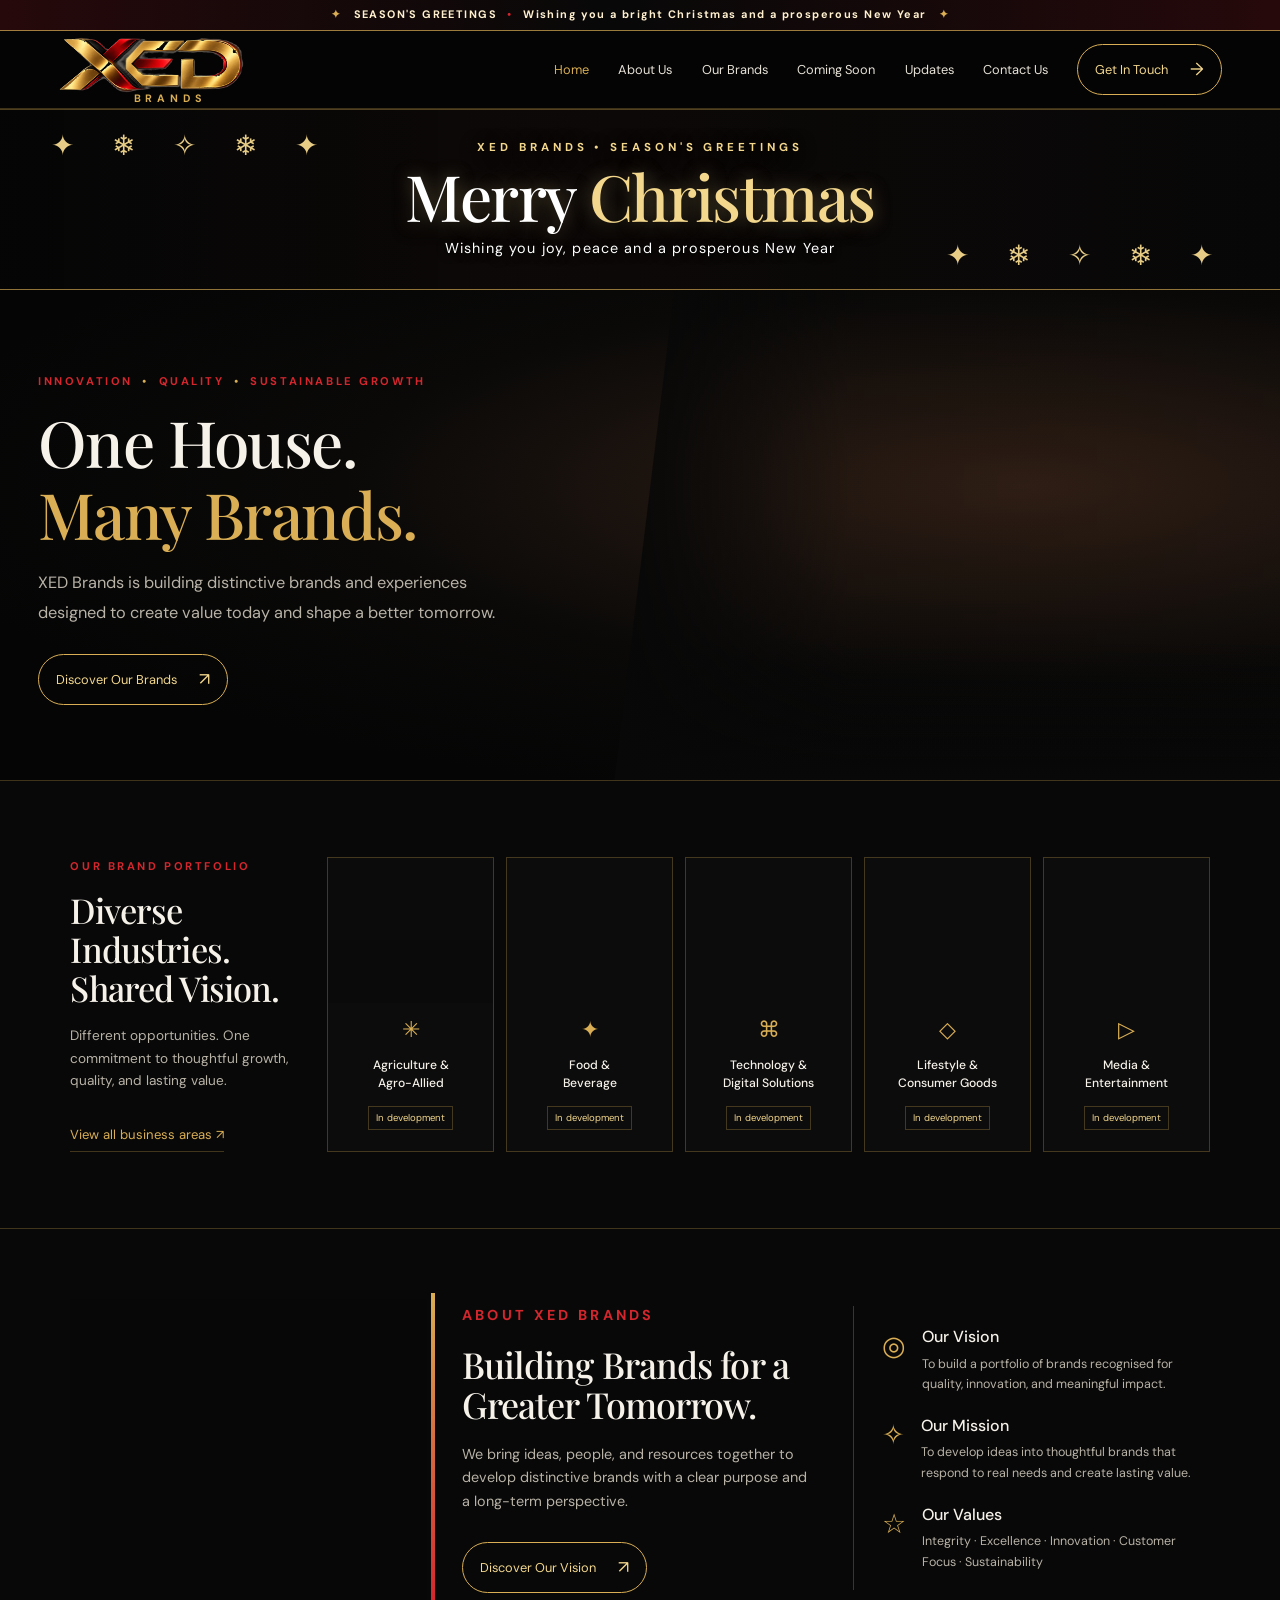
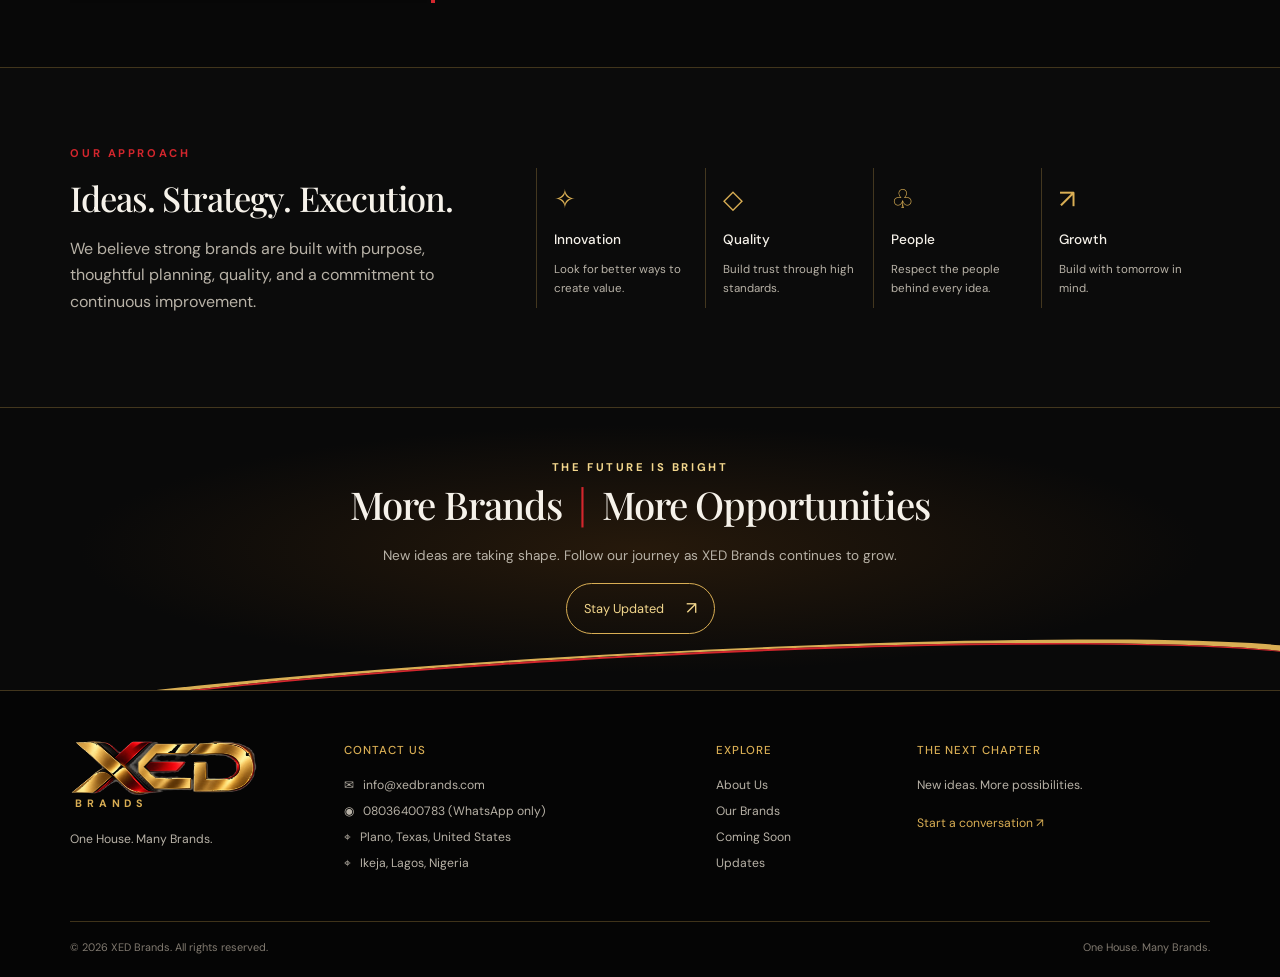
==== commit 3bc545d4: "Add files via upload" ====
--- a/index.html
+++ b/index.html
@@ -1,8 +1,8 @@
 <!doctype html>
 <html lang="en"><head><meta charset="utf-8"><meta name="viewport" content="width=device-width, initial-scale=1"><meta name="theme-color" content="#080808"><meta name="description" content="XED Brands — One House. Many Brands. A multi-brand vision built around thoughtful growth, quality, and long-term value."><title>Home | XED Brands</title><link rel="icon" href="assets/xed-logo.png"><link rel="stylesheet" href="assets/style.css"></head><body>
-<div class="snow-dust" aria-hidden="true"></div>
 <div class="season-strip"><span class="sparkle">✦</span> SEASON'S GREETINGS <span class="season-dot">•</span> Wishing you a bright Christmas and a prosperous New Year <span class="sparkle">✦</span></div>
 <header class="site-header"><a class="brand-logo" href="index.html"><img src="assets/xed-logo.png" alt="XED Brands"><span>BRANDS</span></a><button class="menu-toggle" aria-label="Toggle navigation" aria-expanded="false">☰</button><nav class="nav"><a href="index.html">Home</a><a href="about.html">About Us</a><a href="brands.html">Our Brands</a><a href="coming-soon.html">Coming Soon</a><a href="updates.html">Updates</a><a href="contact.html">Contact Us</a><a class="nav-cta" href="contact.html">Get In Touch <span>→</span></a></nav></header>
+<section class="christmas-greeting" aria-label="XED Brands Christmas season greeting"><div class="christmas-greeting-inner"><p class="christmas-kicker">XED BRANDS • SEASON'S GREETINGS</p><h2>Merry <span>Christmas</span></h2><p>Wishing you joy, peace and a prosperous New Year</p></div></section>
 <main>
 <section class="hero">
   <div class="hero-copy">
@@ -12,17 +12,6 @@
     <a class="btn" href="brands.html">Discover Our Brands <span>↗</span></a>
   </div>
   <div class="hero-visual" role="img" aria-label="Modern city skyline at sunset"></div>
-</section>
-<section class="holiday-feature" aria-label="Christmas season greeting">
-  <div class="holiday-ornament ornament-left" aria-hidden="true">✦</div>
-  <div class="holiday-content">
-    <p class="holiday-kicker"><span>✧</span> A SEASON OF JOY & NEW POSSIBILITIES <span>✧</span></p>
-    <h2>Season’s Greetings<br><em>from XED Brands</em></h2>
-    <p>May your Christmas be filled with peace, warmth and meaningful moments — and may the New Year bring fresh opportunities, shared success and brighter beginnings.</p>
-    <div class="holiday-signoff"><span></span> ONE HOUSE. MANY BRANDS. <span></span></div>
-  </div>
-  <div class="holiday-ornament ornament-right" aria-hidden="true">✧</div>
-  <div class="holiday-snowline" aria-hidden="true"></div>
 </section>
 <section class="portfolio section" id="portfolio">
   <div class="section-intro"><p class="eyebrow">OUR BRAND PORTFOLIO</p><h2>Diverse Industries.<br>Shared Vision.</h2><p>Different opportunities. One commitment to thoughtful growth, quality, and lasting value.</p><a class="text-link" href="brands.html">View all business areas ↗</a></div>
--- a/assets/style.css
+++ b/assets/style.css
@@ -11,31 +11,23 @@
 @media(max-width:1000px){.nav{gap:13px;font-size:.72rem}.brand-logo{width:185px;flex-basis:185px}.brand-logo img{height:50px}.portfolio{grid-template-columns:1fr}.section-intro{max-width:600px}.brand-grid{grid-template-columns:repeat(5,minmax(0,1fr))}.card-image{height:120px}.about-preview{grid-template-columns:1fr 1fr}.values{grid-column:1/-1;display:grid;grid-template-columns:repeat(3,1fr);gap:15px;border-left:0;border-top:1px solid var(--line);padding:20px 0 0}.approach{grid-template-columns:1fr}.footer{grid-template-columns:repeat(2,1fr)}}
 @media(max-width:700px){.season-strip{font-size:.58rem;padding:6px 4px}.site-header{height:76px;padding:0 5%}.brand-logo{width:155px;flex-basis:155px}.brand-logo img{height:45px}.menu-toggle{display:block}.nav{display:none;position:absolute;left:0;right:0;top:76px;padding:18px 6%;background:#080808;border-bottom:1px solid var(--line);flex-direction:column;align-items:stretch;gap:0}.nav.open{display:flex}.nav>a{padding:12px 0;border-bottom:1px solid rgba(217,174,84,.12);font-size:.9rem}.nav .nav-cta{margin-top:12px;justify-content:space-between;padding:12px 16px}.hero{display:block;min-height:0}.hero-copy{padding:58px 7% 38px}.hero h1{font-size:clamp(2.8rem,13vw,4.5rem)}.hero-visual{min-height:245px;clip-path:none;background-position:center}.section{padding:52px 6%}.brand-grid{grid-template-columns:repeat(2,minmax(0,1fr));gap:12px}.brand-card:last-child{grid-column:1/-1}.card-image{height:155px}.about-preview{grid-template-columns:1fr;gap:25px}.about-photo{height:240px}.values{display:block}.values>div{margin:15px 0}.approach-points{grid-template-columns:repeat(2,1fr);gap:14px}.approach-points>div{padding:12px;border-left:1px solid var(--line)}.future{padding:44px 6%}.future h2 span{padding:0 3px}.footer{grid-template-columns:1fr;gap:20px;padding:36px 6% 18px}.footer-bottom{gap:12px;flex-direction:column}.page-hero{padding:70px 6% 60px;min-height:0}.split,.contact-layout{grid-template-columns:1fr;gap:25px}.three-col{grid-template-columns:1fr}.brand-row{grid-template-columns:1fr;gap:18px;padding:14px}.brand-row .card-image{height:200px}.brand-row h2{font-size:1.7rem}.update-card{padding:22px;gap:18px;flex-direction:column}.update-mark{border-right:0;border-bottom:1px solid var(--line);padding:0 0 10px}.contact-note{padding:25px}.contact-note h2{font-size:2rem}}
 
-
-/* XED BRANDS — PREMIUM CHRISTMAS SEASON EDITION */
-:root{--winter-green:#123b2e;--winter-green-deep:#071b16;--berry:#8f1e2b;--ice:#eaf4f5;--champagne:#f5dfaa}
-body{background-image:radial-gradient(ellipse at 8% 4%,rgba(18,59,46,.13),transparent 32%),radial-gradient(ellipse at 95% 28%,rgba(143,30,43,.09),transparent 30%)}
-.season-strip{position:relative;overflow:hidden;min-height:35px;padding:7px 16px;color:#f7e6bd;background:linear-gradient(100deg,#071b16 0%,#153d30 34%,#3b1018 72%,#120a08 100%);border-bottom:1px solid rgba(245,223,170,.52);letter-spacing:.105em;text-shadow:0 1px 8px rgba(255,255,255,.18)}
-.season-strip:before,.season-strip:after{content:"✧  ✦  ✧";position:absolute;top:5px;color:rgba(245,223,170,.58);font-size:13px;letter-spacing:12px;pointer-events:none}.season-strip:before{left:2.5%}.season-strip:after{right:2.5%}
-.site-header{border-bottom-color:rgba(245,223,170,.38);box-shadow:0 8px 28px rgba(0,0,0,.2)}
-.nav-cta,.btn{border-color:rgba(245,223,170,.82);box-shadow:inset 0 0 0 1px rgba(245,223,170,.08),0 4px 18px rgba(0,0,0,.18)}
-.hero{background:radial-gradient(ellipse at 83% 35%,rgba(18,59,46,.72) 0%,#15120e 36%,#080808 74%)}
-.hero:before,.page-hero:before{content:"";position:absolute;inset:0;pointer-events:none;opacity:.55;background-image:radial-gradient(circle at 12% 24%,rgba(255,255,255,.8) 0 1px,transparent 1.8px),radial-gradient(circle at 82% 16%,rgba(255,255,255,.75) 0 1px,transparent 2px),radial-gradient(circle at 64% 72%,rgba(255,255,255,.55) 0 1px,transparent 2px);background-size:155px 145px,210px 190px,175px 165px}
-.hero-copy,.page-hero>*{position:relative;z-index:1}
-.hero-visual{position:relative}
-.hero-visual:after{content:"✦";position:absolute;right:12%;top:12%;font-size:clamp(2rem,5vw,4.5rem);color:rgba(245,223,170,.8);text-shadow:0 0 28px rgba(245,223,170,.8);animation:holiday-glow 4s ease-in-out infinite}
-.eyebrow{color:#d7b76f}
-.page-hero{position:relative;overflow:hidden;background:radial-gradient(ellipse at 82% 28%,rgba(18,59,46,.72) 0,#17140f 38%,#080808 76%)}
-.holiday-page-label{position:relative;z-index:1;color:#e9d39e!important;font-size:.66rem!important;letter-spacing:.2em;font-weight:700;margin:0 0 20px!important}.holiday-page-label span{color:#b64a50;padding:0 7px}
-.holiday-feature{position:relative;overflow:hidden;isolation:isolate;min-height:300px;padding:57px 8%;display:flex;align-items:center;justify-content:center;text-align:center;border-bottom:1px solid rgba(245,223,170,.38);background:radial-gradient(ellipse at 50% 45%,rgba(23,73,55,.96),rgba(8,28,22,.98) 54%,#080b09 100%)}
-.holiday-feature:before{content:"";position:absolute;inset:13px;border:1px solid rgba(245,223,170,.28);pointer-events:none;z-index:-1}
-.holiday-feature:after{content:"";position:absolute;inset:0;opacity:.42;pointer-events:none;background:radial-gradient(circle at 10% 20%,#fff 0 1px,transparent 2px),radial-gradient(circle at 90% 30%,#fff 0 1px,transparent 2px),radial-gradient(circle at 22% 82%,#fff 0 1px,transparent 2px),radial-gradient(circle at 76% 78%,#fff 0 1px,transparent 2px);background-size:130px 120px,170px 160px,190px 180px,145px 140px}
-.holiday-content{max-width:730px;position:relative;z-index:1}.holiday-kicker{color:#e8d29a!important;font-size:.65rem;letter-spacing:.22em;font-weight:700;margin:0 0 14px!important}.holiday-kicker span{color:#c65b61;padding:0 7px}.holiday-content h2{font-size:clamp(2.25rem,5vw,3.7rem);color:#fff;margin-bottom:13px;text-shadow:0 4px 24px rgba(0,0,0,.3)}.holiday-content h2 em{font-style:normal;color:#efd69b}.holiday-content>p:not(.holiday-kicker){max-width:650px;margin:0 auto;color:#e0e5dc;font-size:.92rem;line-height:1.9}.holiday-signoff{display:flex;align-items:center;justify-content:center;gap:14px;margin-top:23px;color:#e8d29a;font-size:.62rem;letter-spacing:.24em}.holiday-signoff span{width:35px;height:1px;background:linear-gradient(90deg,transparent,#d9ae54)}.holiday-signoff span:last-child{transform:rotate(180deg)}
-.holiday-ornament{position:absolute;color:rgba(239,214,155,.72);font-size:clamp(3rem,8vw,7rem);text-shadow:0 0 30px rgba(239,214,155,.22);animation:holiday-glow 5s ease-in-out infinite}.ornament-left{left:8%;top:18%}.ornament-right{right:8%;bottom:13%;font-size:clamp(2.5rem,6vw,5rem)}.holiday-snowline{position:absolute;left:0;right:0;bottom:0;height:3px;background:linear-gradient(90deg,transparent,#e8d29a,#fff,#e8d29a,transparent);opacity:.7}
-.future{background:radial-gradient(ellipse at center,rgba(18,59,46,.8) 0,#090909 68%)}
-.footer{background:linear-gradient(110deg,#050807,#080807 65%,#160b0d);border-top:1px solid rgba(245,223,170,.24)}
-@keyframes holiday-glow{0%,100%{opacity:.65;transform:scale(1)}50%{opacity:1;transform:scale(1.08)}}
-@media(max-width:700px){.season-strip:before,.season-strip:after{display:none}.holiday-feature{min-height:320px;padding:48px 9%}.holiday-feature:before{inset:9px}.holiday-ornament{opacity:.28}.ornament-left{left:4%;top:7%}.ornament-right{right:4%;bottom:6%}.holiday-kicker{font-size:.57rem!important;letter-spacing:.14em}.holiday-content>p:not(.holiday-kicker){font-size:.83rem}.holiday-signoff{font-size:.54rem;letter-spacing:.16em}.holiday-page-label{font-size:.57rem!important;letter-spacing:.13em}}
-@media(prefers-reduced-motion:reduce){.holiday-ornament,.hero-visual:after{animation:none}}
-
-.snow-dust{position:fixed;inset:0;z-index:8;pointer-events:none;overflow:hidden;contain:strict}.snow-dust i{position:absolute;top:-24px;color:rgba(255,255,255,.85);font-style:normal;text-shadow:0 0 7px rgba(255,255,255,.35);animation:snow-drift linear infinite}@keyframes snow-drift{0%{transform:translate3d(0,-5vh,0) rotate(0deg)}50%{transform:translate3d(22px,52vh,0) rotate(160deg)}100%{transform:translate3d(-15px,110vh,0) rotate(320deg)}}@media(max-width:700px){.snow-dust i:nth-child(n+19){display:none}}@media(prefers-reduced-motion:reduce){.snow-dust{display:none}}
+/* XED BRANDS — vivid Christmas season layer. Core brand colours and all existing imagery stay intact. */
+.christmas-greeting{position:relative;isolation:isolate;min-height:178px;display:flex;align-items:center;justify-content:center;text-align:center;overflow:hidden;padding:28px 22px;border-bottom:1px solid rgba(217,174,84,.65);border-top:1px solid rgba(217,174,84,.35);background:linear-gradient(90deg,rgba(5,5,5,.96) 0%,rgba(13,8,7,.78) 42%,rgba(8,7,7,.58) 100%),url('https://images.unsplash.com/photo-1512389142860-9c449e58a543?auto=format&fit=crop&w=1800&q=85') center 48%/cover;}
+.christmas-greeting:before,.christmas-greeting:after{content:"✦  ❄  ✧  ❄  ✦";position:absolute;color:var(--gold2);font-size:clamp(1.1rem,2.2vw,2rem);letter-spacing:.55em;opacity:.95;white-space:nowrap;animation:holidayTwinkle 2.4s ease-in-out infinite alternate;}
+.christmas-greeting:before{top:13px;left:4%;}.christmas-greeting:after{bottom:10px;right:4%;animation-delay:1.1s}
+.christmas-greeting-inner{position:relative;z-index:2;text-shadow:0 3px 18px #000;}
+.christmas-kicker{margin:0 0 5px!important;color:var(--gold2)!important;font-size:.72rem!important;font-weight:700;letter-spacing:.34em;text-transform:uppercase;}
+.christmas-greeting h2{margin:0!important;color:#fff!important;font-family:var(--serif);font-size:clamp(2.5rem,5vw,4.8rem)!important;line-height:1.05;text-shadow:0 0 18px rgba(243,215,141,.35),0 4px 18px #000;}
+.christmas-greeting h2 span{color:var(--gold2);}
+.christmas-greeting p:last-child{margin:8px 0 0!important;color:#fff!important;font-size:.9rem;letter-spacing:.08em;text-shadow:0 2px 9px #000;}
+.season-strip{position:relative;overflow:hidden;color:#fff1cf;background:linear-gradient(90deg,#26090b,#080808 48%,#26090b);border-bottom:1px solid rgba(217,174,84,.7);font-weight:700;letter-spacing:.13em;}
+.season-strip:after{content:"";position:absolute;left:-30%;top:0;width:25%;height:100%;background:linear-gradient(90deg,transparent,rgba(255,255,255,.22),transparent);transform:skewX(-25deg);animation:seasonShine 5s ease-in-out infinite;pointer-events:none;}
+.snowfall-layer{position:fixed;inset:0;z-index:40;overflow:hidden;pointer-events:none;}
+.snowflake{position:absolute;top:-12vh;left:var(--left);color:#fff;font-family:Arial,sans-serif;font-size:var(--size);line-height:1;opacity:var(--opacity);text-shadow:0 0 7px rgba(255,255,255,.9),0 0 15px rgba(217,174,84,.25);animation:snowDrift var(--duration) linear var(--delay) infinite;will-change:transform;}
+/* Keep the original product and building photographs completely unobscured by snowfall. */
+.hero-visual,.about-photo,.card-image,.xed-slideshow,.xed-gallery{position:relative;z-index:45;}
+@keyframes snowDrift{0%{transform:translate3d(0,-12vh,0) rotate(0deg)}50%{transform:translate3d(var(--sway),52vh,0) rotate(180deg)}100%{transform:translate3d(calc(var(--sway)*-.55),112vh,0) rotate(360deg)}}
+@keyframes holidayTwinkle{from{opacity:.45;filter:drop-shadow(0 0 1px #fff)}to{opacity:1;filter:drop-shadow(0 0 8px #f3d78d)}}
+@keyframes seasonShine{0%,65%{left:-30%}100%{left:130%}}
+@media(max-width:700px){.christmas-greeting{min-height:158px;padding:27px 12px;background-position:center}.christmas-kicker{font-size:.58rem!important;letter-spacing:.2em}.christmas-greeting h2{font-size:clamp(2.15rem,10vw,3.4rem)!important}.christmas-greeting p:last-child{font-size:.72rem;letter-spacing:.02em}.christmas-greeting:before{left:2%;top:8px;font-size:1rem}.christmas-greeting:after{right:2%;bottom:6px;font-size:1rem}.snowflake{font-size:calc(var(--size)*.8)}}
+@media(prefers-reduced-motion:reduce){.snowflake,.christmas-greeting:before,.christmas-greeting:after,.season-strip:after{animation:none!important}.snowfall-layer{display:none}}
